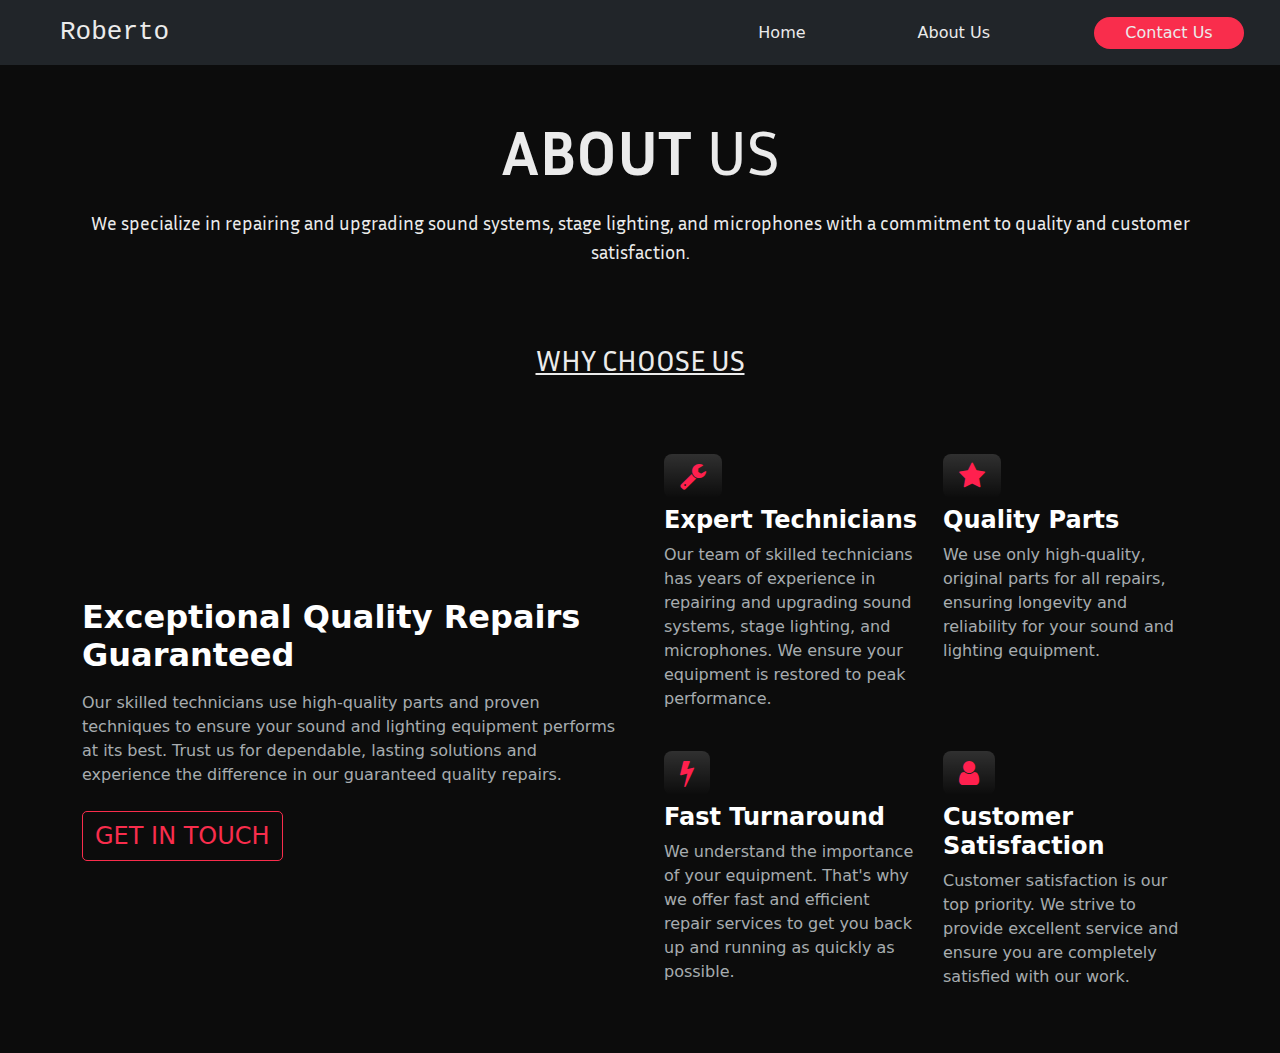
==== about.html @ 80571d72 "Fix Customer Satisfaction" ====
<!DOCTYPE html>
<html lang="en">
  <head>
    <meta charset="UTF-8" />
    <meta name="viewport" content="width=device-width, initial-scale=1.0" />
    <title>Roberto-Sound Repair</title>

    <link
      href="https://cdn.jsdelivr.net/npm/bootstrap@5.3.3/dist/css/bootstrap.min.css"
      rel="stylesheet"
      integrity="sha384-QWTKZyjpPEjISv5WaRU9OFeRpok6YctnYmDr5pNlyT2bRjXh0JMhjY6hW+ALEwIH"
      crossorigin="anonymous"
    />

    <link
      rel="stylesheet"
      href="https://cdnjs.cloudflare.com/ajax/libs/font-awesome/4.7.0/css/font-awesome.min.css"
    />

    <link rel="preconnect" href="https://fonts.googleapis.com" />
    <link rel="preconnect" href="https://fonts.gstatic.com" crossorigin />
    <link
      href="https://fonts.googleapis.com/css2?family=Inria+Sans:ital,wght@0,300;0,400;0,700;1,300;1,400;1,700&family=Inter:wght@100..900&display=swap"
      rel="stylesheet"
    />

    <link rel="stylesheet" href="/css/index.css" />
  </head>
  <body data-bs-theme="dark">
    <nav class="navbar navbar-expand-lg bg-dark text-white">
      <div class="container-fluid">
        <a class="navbar-brand ms-lg-5" href="#">Roberto</a>
        <button
          class="navbar-toggler"
          type="button"
          data-bs-toggle="collapse"
          data-bs-target="#navbarSupportedContent"
          aria-controls="navbarSupportedContent"
          aria-expanded="false"
          aria-label="Toggle navigation"
        >
          <span class="fa fa-bars"></span>
        </button>
        <div class="collapse navbar-collapse" id="navbarSupportedContent">
          <ul class="navbar-nav mb-2 mb-lg-0 ms-auto">
            <li class="nav-item mx-lg-5">
              <a class="nav-link" aria-current="page" href="/index.html"
                >Home</a
              >
            </li>
            <li class="nav-item mx-lg-5">
              <a class="nav-link" href="/about.html">About Us</a>
            </li>
            <li class="nav-item me-4 ms-lg-5 my-auto">
              <a class="nav-link cta-btn px-3 py-1 col-5 col-lg-12" href="#"
                >Contact Us</a
              >
            </li>
          </ul>
        </div>
      </div>
    </nav>

    <div class="about-hero">
      <div class="text-content">
        <p><span>ABOUT</span> US</p>
        <!-- <button type="button" class="about-touch-btn btn">
            GET IN TOUCH
          </button> -->
        <div class="brief">
          <p>
            We specialize in repairing and upgrading sound systems, stage
            lighting, and microphones with a commitment to quality and customer
            satisfaction.
          </p>
        </div>
      </div>
    </div>

    <div class="choose-us my-4">
      <p>WHY CHOOSE US</p>
    </div>

    <div class="container">
      <div class="row row-cols-1 row-cols-md-2 align-items-md-center g-5 py-5">
        <div class="col d-flex flex-column align-items-start gap-2">
          <h2 class="fw-bold text-body-emphasis">
            Exceptional Quality Repairs Guaranteed
          </h2>
          <p class="text-body-secondary">
            Our skilled technicians use high-quality parts and proven techniques
            to ensure your sound and lighting equipment performs at its best.
            Trust us for dependable, lasting solutions and experience the
            difference in our guaranteed quality repairs.
          </p>
          <button type="button" class="touch-btn btn">GET IN TOUCH</button>
        </div>

        <div class="col">
          <div class="row row-cols-1 row-cols-sm-2 g-4">
            <div class="col d-flex flex-column gap-2">
              <div class="d-flex align-items-center">
                <div
                  class="d-flex align-items-center bg-gradient fs-3 rounded-3"
                >
                  <i style="color: #FF204E;" class="m-2 mx-3 fa fa-wrench"></i>
                </div>
              </div>
              <h4 class="fw-semibold mb-0 text-body-emphasis">Expert Technicians</h4>
              <p class="text-body-secondary">
                Our team of skilled technicians has years of experience in
                repairing and upgrading sound systems, stage lighting, and
                microphones. We ensure your equipment is restored to peak
                performance.
              </p>
            </div>

            <div class="d-flex flex-column gap-2">
              <div class="d-flex align-items-center">
                <div
                  class="d-flex align-items-center bg-gradient fs-3 rounded-3"
                >
                  <i style="color: #FF204E;" class="m-2 mx-3 fa fa-star" aria-hidden="true"></i>
                </div>
              </div>
              <h4 class="fw-semibold mb-0 text-body-emphasis">Quality Parts</h4>
              <p class="text-body-secondary">
                We use only high-quality, original parts for all repairs,
                ensuring longevity and reliability for your sound and lighting
                equipment.
              </p>
            </div>

            <div class="col d-flex flex-column gap-2">
              <div class="d-flex align-items-center">
                <div 
                  class="d-flex align-items-center bg-gradient fs-3 rounded-3"
                >
                  <i style="color: #FF204E;" class="m-2 mx-3 fa fa-bolt" aria-hidden="true"></i>
                </div>
              </div>
              <h4 class="fw-semibold mb-0 text-body-emphasis">Fast Turnaround</h4>
              <p class="text-body-secondary">
                We understand the importance of your equipment. That's why we
                offer fast and efficient repair services to get you back up and
                running as quickly as possible.
              </p>
            </div>

            <div class="col d-flex flex-column gap-2">
              <div class="d-flex align-items-center">
                <div
                  class="d-flex align-items-center bg-gradient fs-3 rounded-3"
                >
                  <i style="color: #FF204E;" class="m-2 mx-3 fa fa-user" aria-hidden="true"></i>
                </div>
              </div>
              <h4 class=" fw-semibold mb-0 text-body-emphasis">Customer Satisfaction</h4>
              <p class="text-body-secondary">
                Customer satisfaction is our top priority. We strive to provide
                excellent service and ensure you are completely satisfied with
                our work.
              </p>
            </div>
          </div>
        </div>
      </div>
    </div>

    <script
      src="https://cdn.jsdelivr.net/npm/bootstrap@5.3.3/dist/js/bootstrap.bundle.min.js"
      integrity="sha384-YvpcrYf0tY3lHB60NNkmXc5s9fDVZLESaAA55NDzOxhy9GkcIdslK1eN7N6jIeHz"
      crossorigin="anonymous"
    ></script>
  </body>
</html>
---- css/index.css ----
:root {
  --bg-color: rgb(12, 12, 12);
  --text-color: rgb(235, 235, 235);
  --sec-text: rgb(149, 149, 149);
  --bg-red: rgb(249, 45, 76);
}

body {
  background-color: var(--bg-color);
  color: var(--text-color);
}

.bg-dark {
  background-color: rgb(28, 28, 28);
}

.navbar-brand,
.nav-link {
  color: var(--text-color);
}

.navbar-brand {
  font-family: monospace;
  font-size: xx-large;
}

.navbar-toggler {
  color: var(--text-color);
  box-shadow: none;
  border: 1px solid var(--text-color);
}

nav ul {
  padding-left: 0;
}

.title {
  font-size: 3.8vmax;
}
.content {
  text-align: justify;
}

.cta-btn {
  border-radius: 20px;
  background-color: var(--bg-red);
  border: none;
  color: var(--text-color);
  transition: 0.5s;
  width: 150px;
  text-align: center;
}

.cta-btn:hover {
  background-color: rgb(197, 30, 55);
}

#hero img {
  width: 100%;
  width: 100%;
}

.hcard {
  border-radius: 20px;
  overflow: hidden;
  /* background-color: aqua; */
}

.card-container {
  /* box-sizing: border-box; */
  width: 100%;
}

.hcard img {
  width: 100%;
  height: 250px;
  object-fit: cover;
}

.hcard-title {
  color: var(--text-color);
  font-weight: bold;
}
.hcard-content {
  color: var(--sec-text);
  text-align: justify;
}

.hidden {
  opacity: 0;
  transition: 0.5s;
  filter: blur(30);
  transform: translate(-100%);
}

.show {
  opacity: 1;
  filter: blur(0);
  transform: translate(0);
}

.row .hidden:nth-child(2) {
  transition-delay: 200ms;
}

.row .hidden:nth-child(3) {
  transition-delay: 300ms;
}

#carouselExampleAutoplaying div div img {
  height: 300px;
  object-fit: contain;
}

.get-in-touch {
  height: 200px;
  width: 100%;
  background-image: url("/img/speaker.png");
  background-size: cover;
}
.banner {
  width: 350px;
  font-size: 2rem;
}

p.hidden {
  opacity: 0;
  transform: translateY(-100px);
  transition-delay: 0.5s;
}

p.show {
  opacity: 1;
  transform: translate(0);
}

img.hidden {
  opacity: 0;
  transform: translateX(100%);
  transition: 0.5s;
}

img.show {
  opacity: 1;
  transform: translate(0);
}

.touch-btn {
  height: 50px;
  border-radius: 5px;
  background-color: transparent;
  border-color: var(--bg-red);
  font-weight: 500;
  font-size: 1.5rem;
  color: var(--bg-red);
}

@media (max-width: 991px) {
  #hero div {
    text-align: center;
  }
}

.about-hero {
  display: flex;
  justify-content: center;
  width: 100%;
  height: 250px;
  background-image: url("/img/aboutHeroBG.jpg");
  background-size: cover;
  background-position: center;
}

.text-content {
  font-family: "Inria Sans", sans-serif;
  font-optical-sizing: auto;
  display: flex;
  flex-direction: column;
  align-items: center;
  justify-content: center;
  height: 100%;
  font-size: 4rem;
  padding: 0 80px;
  text-align: center;
}

.text-content p {
  margin-bottom: 10px !important;
}

.text-content p span {
  font-weight: 900;
}

.brief {
  font-size: 1.5vmax;
  width: 100%;
  text-align: center;
}

.about-touch-btn {
  margin-top: 10px;
  height: 40px;
  padding: 0 10px;
  border-radius: 5px;
  color: #ffffff;
  background-color: transparent;
  border-color: #ffffff;
  border-width: 2px;
  font-weight: 500;
  font-size: 1.2rem;
}

.choose-us {
  text-align: center;
  font-family: "Inria Sans", sans-serif;
  font-size: 1.8rem;
  text-decoration: underline;
}

@media (max-width: 768px) {
  .about-hero {
    height: 150px;
  }

  .text-content {
    font-size: 2rem;
    margin-top: 20px;
    padding: 0 40px;
  }

  .about-touch-btn {
    font-size: 1rem;
    height: 40px;
    padding: 0 10px;
  }
}

@media (max-width: 576px) {
  .about-hero {
    height: 150px;
    text-align: center;
  }

  .text-content {
    font-size: 1.8rem;
    padding: 0 40px;
    text-align: center;
  }

  .brief {
    font-size: 0.8rem;
    width: 100%;
    text-align: center;
  }

  .about-touch-btn {
    font-size: 1rem;
    height: 30px;
    padding: 0 5px;
  }

  #footer {
    background-color: #2d2d2d;
    padding: 40px 0;
    color: #767676;
    position: relative;
    margin-top: 300px;
    text-align: justify;
  }

  #footer a {
    color: var(--sec-text);
  }

  #footer a:hover {
    color: var(--bg-red);
  }

  .social-media a,
  .social-media {
    color: rgb(138, 138, 138);
    margin-bottom: 20px;
    font-size: 24px;
    word-spacing: 3ch;
  }

  .social-media a:hover {
    color: var(--bg-red);
    transition: 0.5s;
  }
}
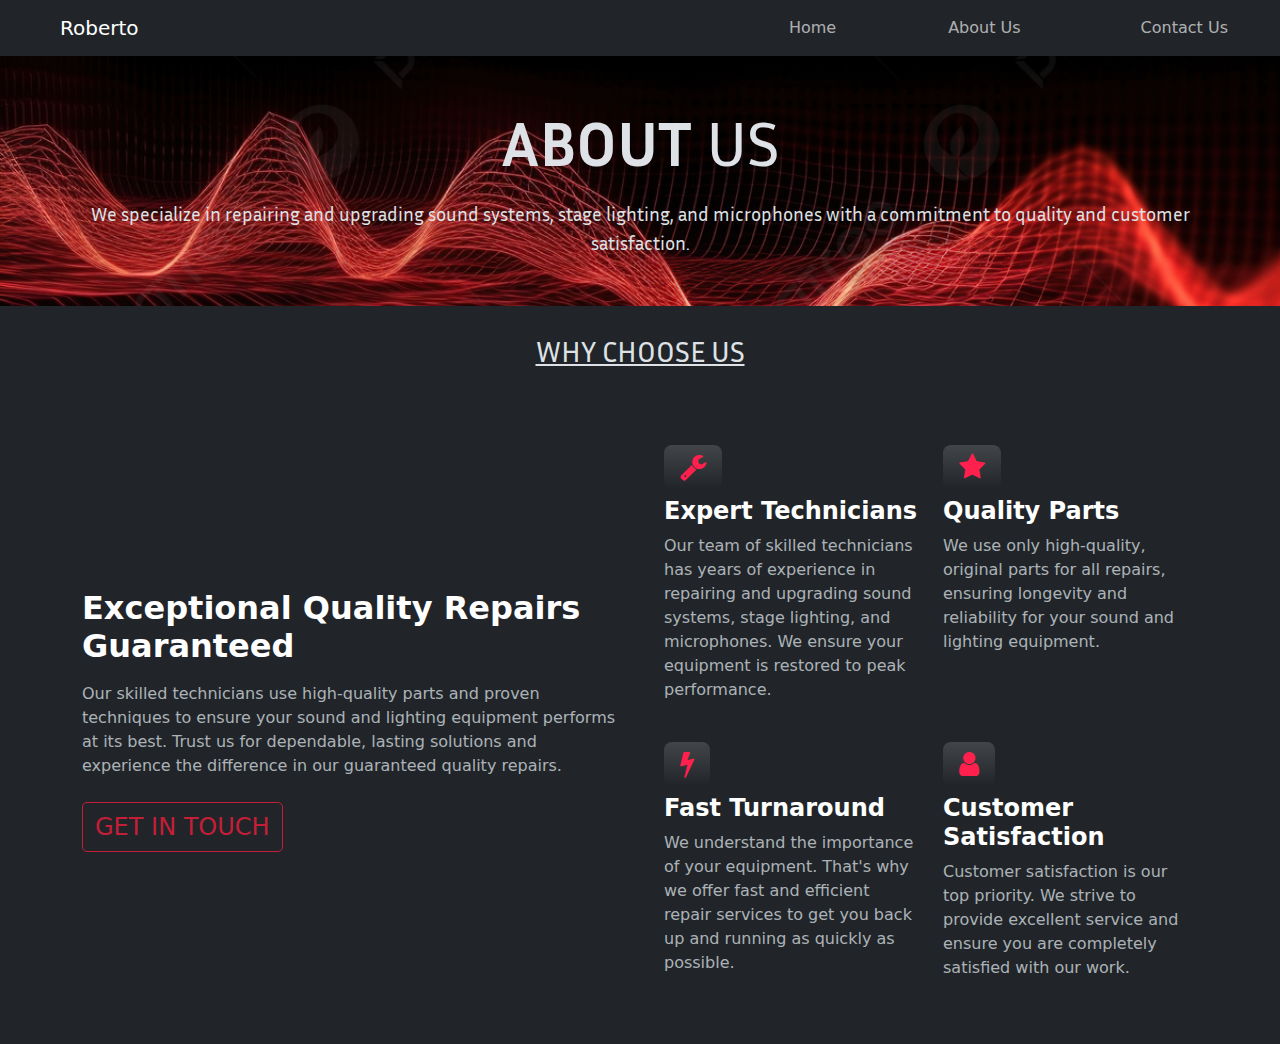
==== commit 52cc5db8: "Separate About CSS" ====
--- a/about.html
+++ b/about.html
@@ -24,7 +24,7 @@
       rel="stylesheet"
     />
 
-    <link rel="stylesheet" href="/css/index.css" />
+    <link rel="stylesheet" href="/css/about.css" />
   </head>
   <body data-bs-theme="dark">
     <nav class="navbar navbar-expand-lg bg-dark text-white">
--- a/css/about.css
+++ b/css/about.css
@@ -0,0 +1,109 @@
+.about-hero {
+  display: flex;
+  justify-content: center;
+  width: 100%;
+  height: 250px;
+  background-image: url("/img/aboutHeroBG.jpg");
+  background-size: cover;
+  background-position: center;
+}
+
+.text-content {
+  font-family: "Inria Sans", sans-serif;
+  font-optical-sizing: auto;
+  display: flex;
+  flex-direction: column;
+  align-items: center;
+  justify-content: center;
+  height: 100%;
+  font-size: 4rem;
+  padding: 0 80px;
+  text-align: center;
+}
+
+.text-content p {
+  margin-bottom: 10px !important;
+}
+
+.text-content p span {
+  font-weight: 900;
+}
+
+.brief {
+  font-size: 1.5vmax;
+  width: 100%;
+  text-align: center;
+}
+
+.about-touch-btn {
+  margin-top: 10px;
+  height: 40px;
+  padding: 0 10px;
+  border-radius: 5px;
+  color: #ffffff;
+  background-color: transparent;
+  border-color: #ffffff;
+  border-width: 2px;
+  font-weight: 500;
+  font-size: 1.2rem;
+}
+
+.choose-us {
+  text-align: center;
+  font-family: "Inria Sans", sans-serif;
+  font-size: 1.8rem;
+  text-decoration: underline;
+}
+
+.touch-btn {
+  height: 50px;
+  border-radius: 5px;
+  background-color: transparent;
+  border-color: rgb(197, 30, 55);
+  font-weight: 500;
+  font-size: 1.5rem;
+  color: rgb(197, 30, 55);
+}
+
+@media (max-width: 768px) {
+  .about-hero {
+    height: 150px;
+  }
+
+  .text-content {
+    font-size: 2rem;
+    margin-top: 20px;
+    padding: 0 40px;
+  }
+
+  .about-touch-btn {
+    font-size: 1rem;
+    height: 40px;
+    padding: 0 10px;
+  }
+}
+
+@media (max-width: 576px) {
+  .about-hero {
+    height: 150px;
+    text-align: center;
+  }
+
+  .text-content {
+    font-size: 1.8rem;
+    padding: 0 40px;
+    text-align: center;
+  }
+
+  .brief {
+    font-size: 0.8rem;
+    width: 100%;
+    text-align: center;
+  }
+
+  .about-touch-btn {
+    font-size: 1rem;
+    height: 30px;
+    padding: 0 5px;
+  }
+}
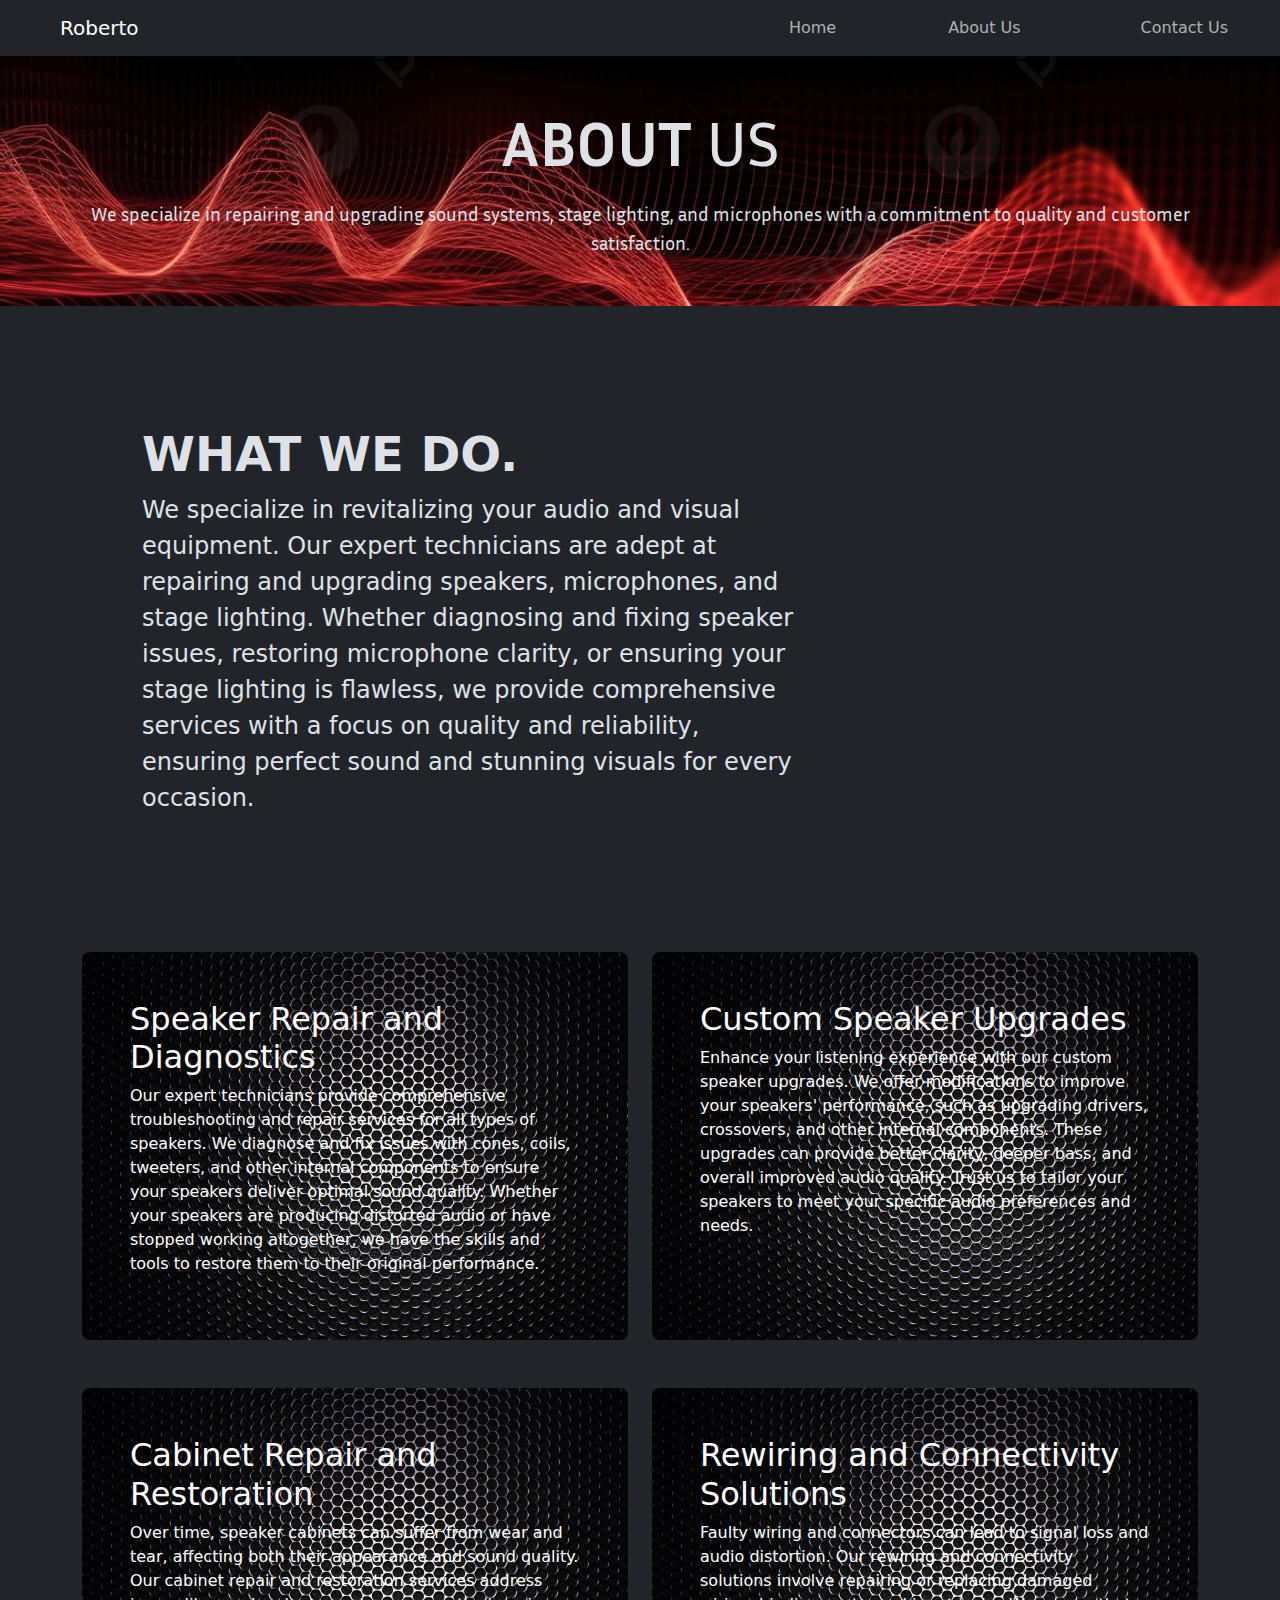
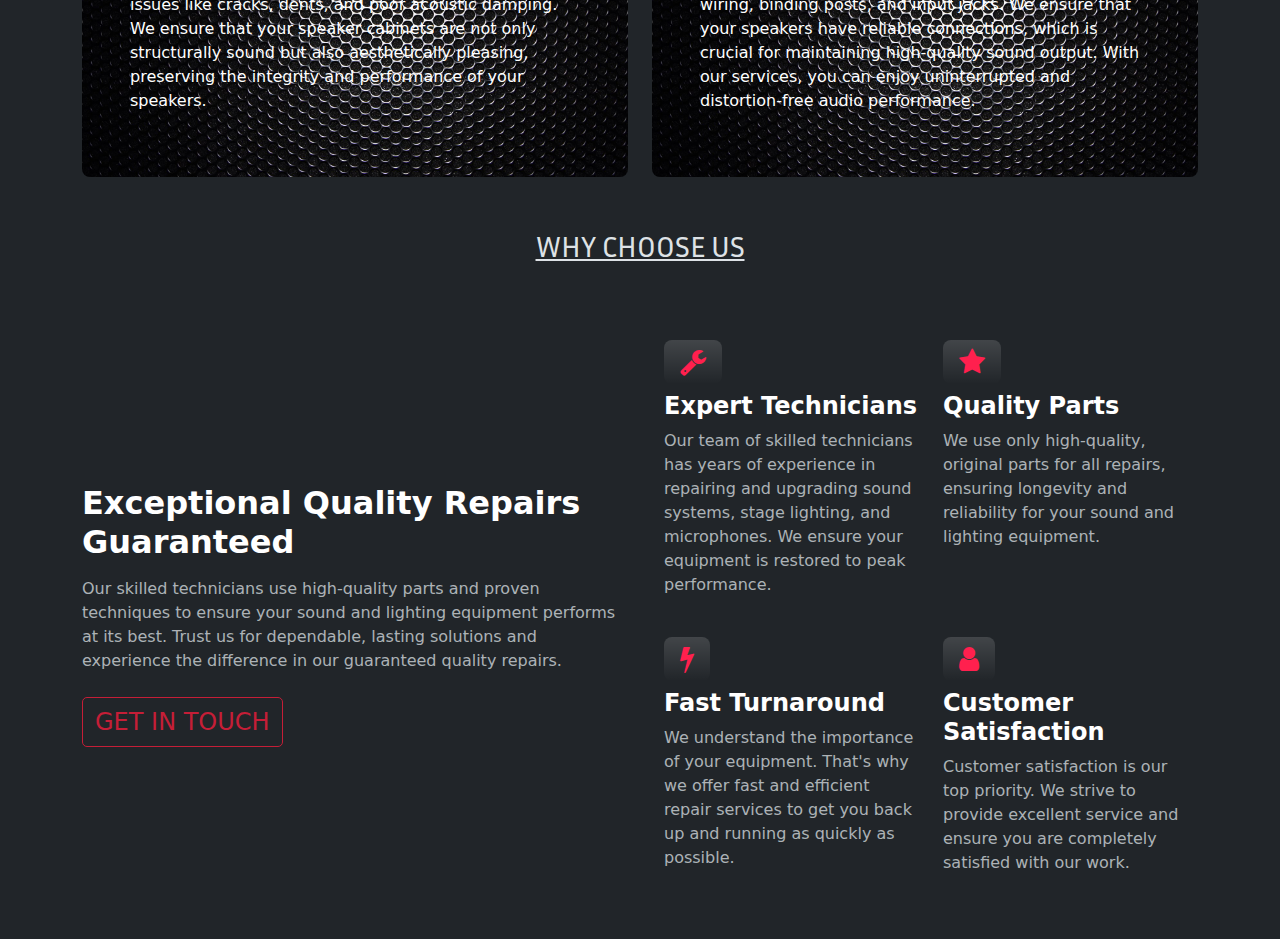
==== commit f3533553: "Add what we do" ====
--- a/about.html
+++ b/about.html
@@ -77,6 +77,86 @@
       </div>
     </div>
 
+    <div class="container py-4">
+      <div class="p-5 mb-4">
+        <div class="container-fluid py-5">
+          <h1 class="display-5 fw-bold">WHAT WE DO.</h1>
+          <p class="col-md-8 fs-4">
+            We specialize in revitalizing your audio and visual equipment. Our
+            expert technicians are adept at repairing and upgrading speakers,
+            microphones, and stage lighting. Whether diagnosing and fixing
+            speaker issues, restoring microphone clarity, or ensuring your stage
+            lighting is flawless, we provide comprehensive services with a focus
+            on quality and reliability, ensuring perfect sound and stunning
+            visuals for every occasion.
+          </p>
+        </div>
+      </div>
+
+      
+
+      <div class="row align-items-md-stretch">
+        <div class="col-md-6 mb-5">
+          <div class="h-100 p-5 text-bg-dark rounded-3 service-one">
+            <h2>Speaker Repair and Diagnostics</h2>
+            <p>
+              Our expert technicians provide comprehensive troubleshooting and
+              repair services for all types of speakers. We diagnose and fix
+              issues with cones, coils, tweeters, and other internal components
+              to ensure your speakers deliver optimal sound quality. Whether
+              your speakers are producing distorted audio or have stopped
+              working altogether, we have the skills and tools to restore them
+              to their original performance.
+            </p>
+          </div>
+        </div>
+
+        <div class="col-md-6 mb-5">
+          <div class="h-100 p-5 text-bg-dark rounded-3 service-one">
+            <h2>Custom Speaker Upgrades</h2>
+            <p>
+              Enhance your listening experience with our custom speaker
+              upgrades. We offer modifications to improve your speakers'
+              performance, such as upgrading drivers, crossovers, and other
+              internal components. These upgrades can provide better clarity,
+              deeper bass, and overall improved audio quality. Trust us to
+              tailor your speakers to meet your specific audio preferences and
+              needs.
+            </p>
+          </div>
+        </div>
+
+        <div class="col-md-6">
+          <div class="h-100 p-5 text-bg-dark rounded-3 service-one">
+            <h2>Cabinet Repair and Restoration</h2>
+            <p>
+              Over time, speaker cabinets can suffer from wear and tear,
+              affecting both their appearance and sound quality. Our cabinet
+              repair and restoration services address issues like cracks, dents,
+              and poor acoustic damping. We ensure that your speaker cabinets
+              are not only structurally sound but also aesthetically pleasing,
+              preserving the integrity and performance of your speakers.
+            </p>
+          </div>
+        </div>
+
+        <div class="col-md-6">
+          <div class="h-100 p-5 text-bg-dark rounded-3 service-one">
+            <h2>Rewiring and Connectivity Solutions</h2>
+            <p>
+              Faulty wiring and connectors can lead to signal loss and audio
+              distortion. Our rewiring and connectivity solutions involve
+              repairing or replacing damaged wiring, binding posts, and input
+              jacks. We ensure that your speakers have reliable connections,
+              which is crucial for maintaining high-quality sound output. With
+              our services, you can enjoy uninterrupted and distortion-free
+              audio performance.
+            </p>
+          </div>
+        </div>
+      </div>
+    </div>
+
     <div class="choose-us my-4">
       <p>WHY CHOOSE US</p>
     </div>
@@ -103,10 +183,12 @@
                 <div
                   class="d-flex align-items-center bg-gradient fs-3 rounded-3"
                 >
-                  <i style="color: #FF204E;" class="m-2 mx-3 fa fa-wrench"></i>
-                </div>
-              </div>
-              <h4 class="fw-semibold mb-0 text-body-emphasis">Expert Technicians</h4>
+                  <i style="color: #ff204e" class="m-2 mx-3 fa fa-wrench"></i>
+                </div>
+              </div>
+              <h4 class="fw-semibold mb-0 text-body-emphasis">
+                Expert Technicians
+              </h4>
               <p class="text-body-secondary">
                 Our team of skilled technicians has years of experience in
                 repairing and upgrading sound systems, stage lighting, and
@@ -120,7 +202,11 @@
                 <div
                   class="d-flex align-items-center bg-gradient fs-3 rounded-3"
                 >
-                  <i style="color: #FF204E;" class="m-2 mx-3 fa fa-star" aria-hidden="true"></i>
+                  <i
+                    style="color: #ff204e"
+                    class="m-2 mx-3 fa fa-star"
+                    aria-hidden="true"
+                  ></i>
                 </div>
               </div>
               <h4 class="fw-semibold mb-0 text-body-emphasis">Quality Parts</h4>
@@ -133,13 +219,19 @@
 
             <div class="col d-flex flex-column gap-2">
               <div class="d-flex align-items-center">
-                <div 
-                  class="d-flex align-items-center bg-gradient fs-3 rounded-3"
-                >
-                  <i style="color: #FF204E;" class="m-2 mx-3 fa fa-bolt" aria-hidden="true"></i>
-                </div>
-              </div>
-              <h4 class="fw-semibold mb-0 text-body-emphasis">Fast Turnaround</h4>
+                <div
+                  class="d-flex align-items-center bg-gradient fs-3 rounded-3"
+                >
+                  <i
+                    style="color: #ff204e"
+                    class="m-2 mx-3 fa fa-bolt"
+                    aria-hidden="true"
+                  ></i>
+                </div>
+              </div>
+              <h4 class="fw-semibold mb-0 text-body-emphasis">
+                Fast Turnaround
+              </h4>
               <p class="text-body-secondary">
                 We understand the importance of your equipment. That's why we
                 offer fast and efficient repair services to get you back up and
@@ -152,10 +244,16 @@
                 <div
                   class="d-flex align-items-center bg-gradient fs-3 rounded-3"
                 >
-                  <i style="color: #FF204E;" class="m-2 mx-3 fa fa-user" aria-hidden="true"></i>
-                </div>
-              </div>
-              <h4 class=" fw-semibold mb-0 text-body-emphasis">Customer Satisfaction</h4>
+                  <i
+                    style="color: #ff204e"
+                    class="m-2 mx-3 fa fa-user"
+                    aria-hidden="true"
+                  ></i>
+                </div>
+              </div>
+              <h4 class="fw-semibold mb-0 text-body-emphasis">
+                Customer Satisfaction
+              </h4>
               <p class="text-body-secondary">
                 Customer satisfaction is our top priority. We strive to provide
                 excellent service and ensure you are completely satisfied with
--- a/css/about.css
+++ b/css/about.css
@@ -65,6 +65,11 @@
   color: rgb(197, 30, 55);
 }
 
+.service-one{
+  background-image: url("/img/test.jpg");
+  background-size: cover;
+}
+
 @media (max-width: 768px) {
   .about-hero {
     height: 150px;
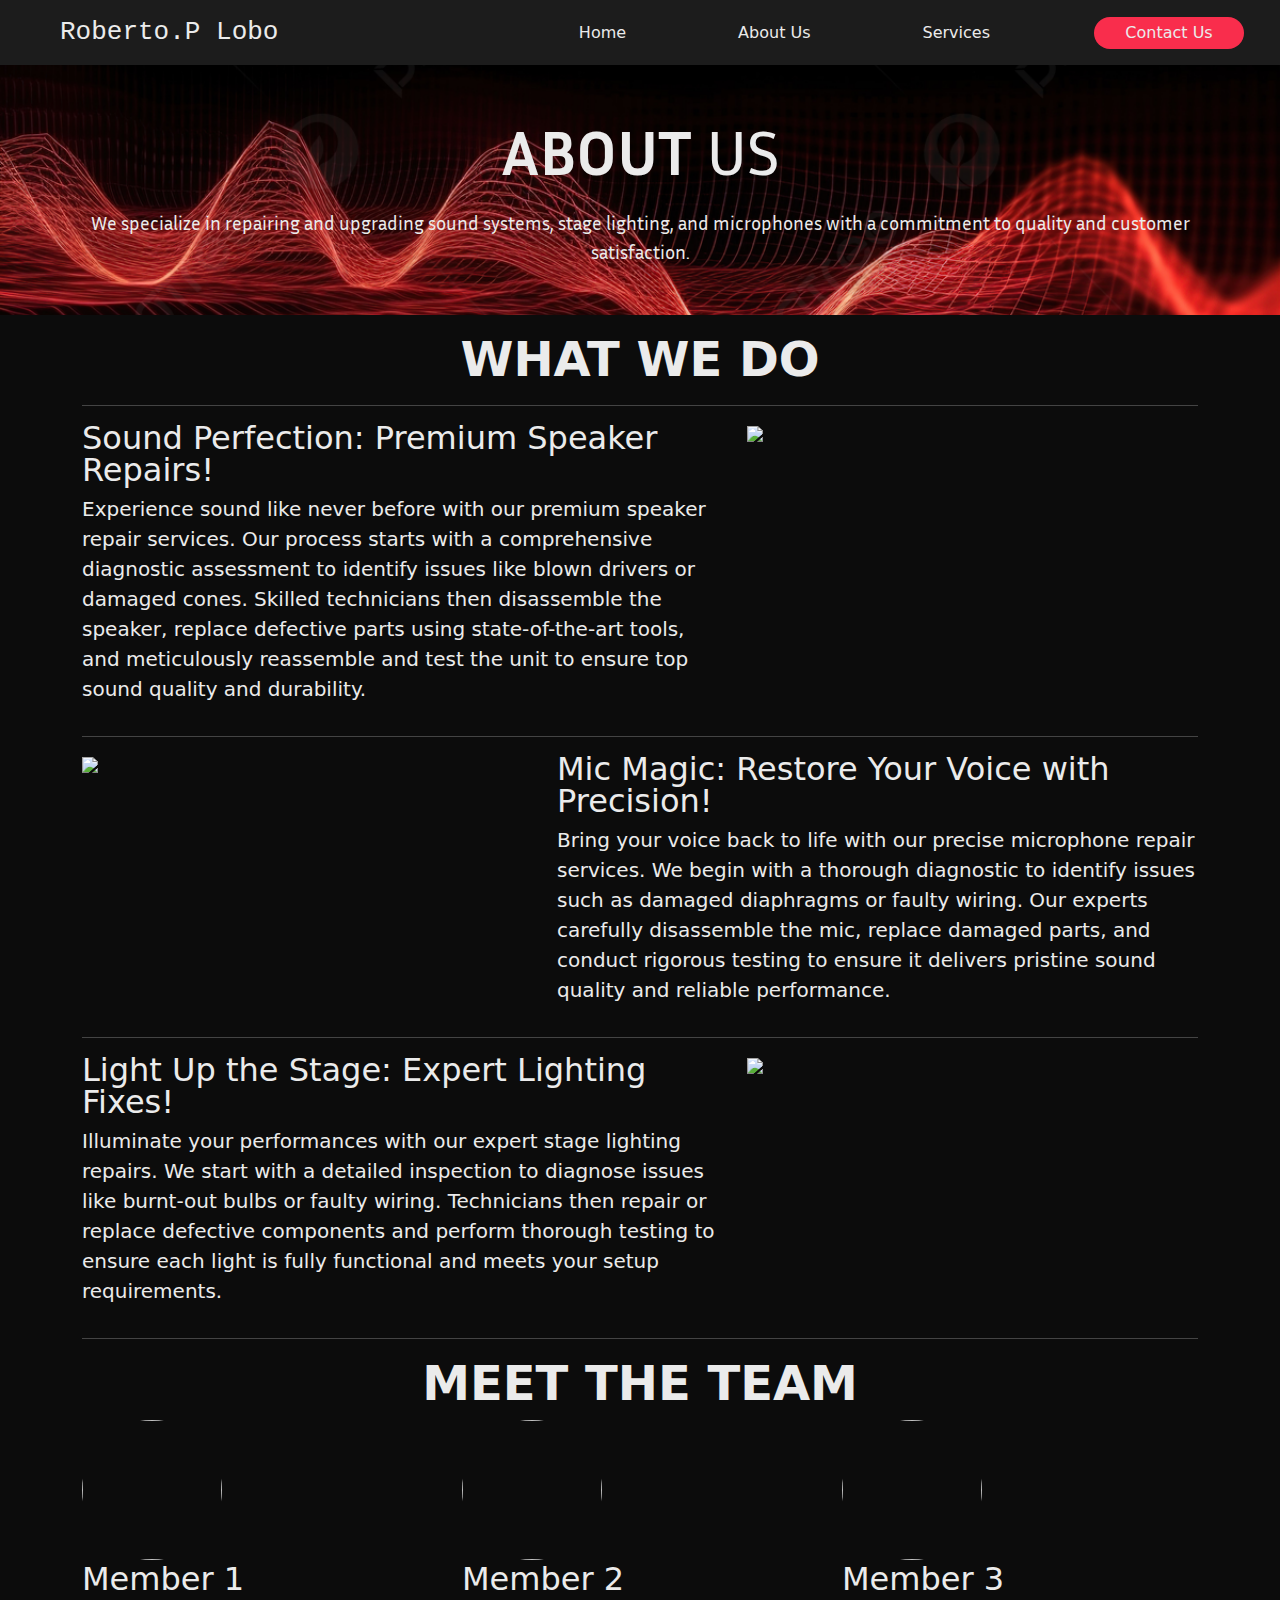
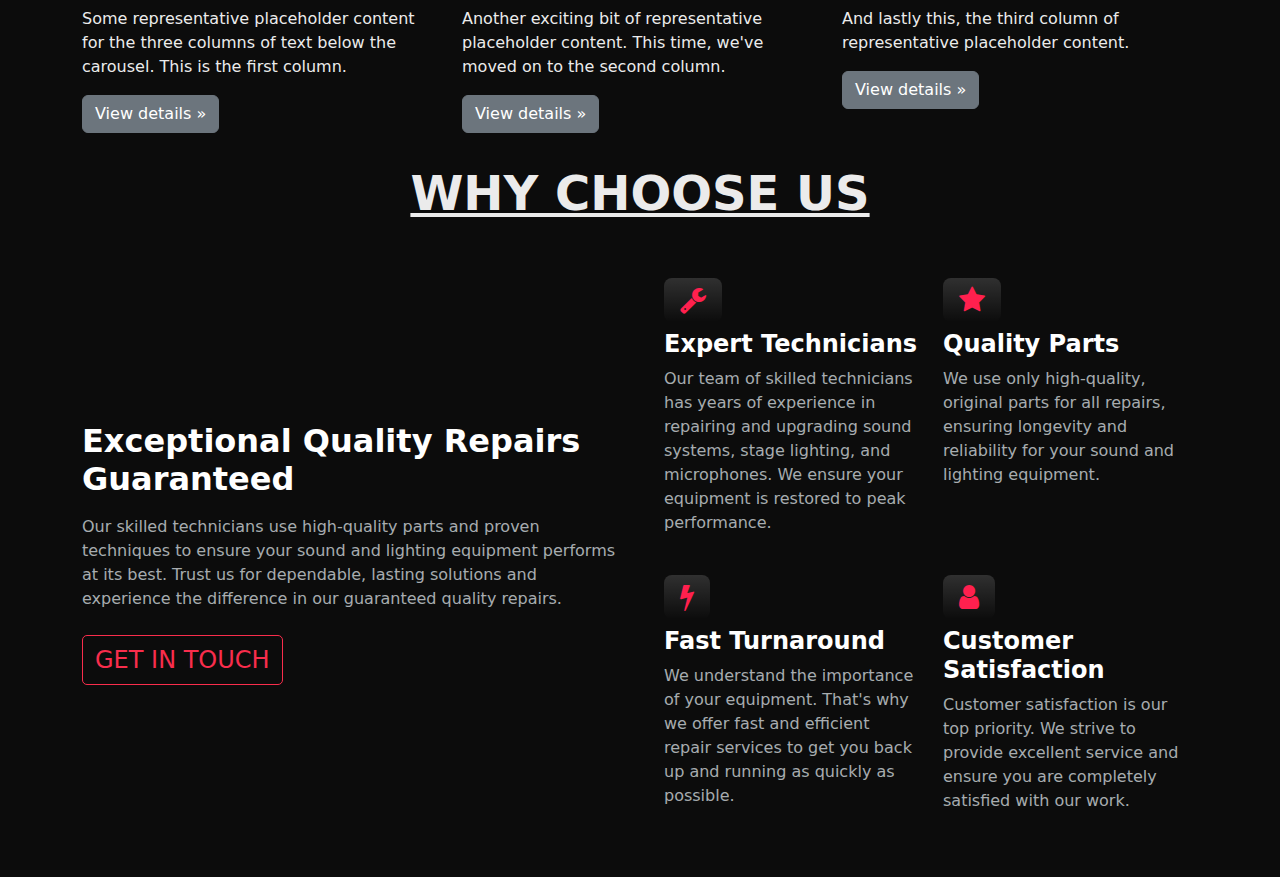
==== commit 2b2690a2: "Update About Page (After pulling master)" ====
--- a/about.html
+++ b/about.html
@@ -25,11 +25,13 @@
     />
 
     <link rel="stylesheet" href="/css/about.css" />
+    <link rel="stylesheet" href="/css/index.css" />
   </head>
+
   <body data-bs-theme="dark">
     <nav class="navbar navbar-expand-lg bg-dark text-white">
       <div class="container-fluid">
-        <a class="navbar-brand ms-lg-5" href="#">Roberto</a>
+        <a class="navbar-brand ms-lg-5" href="#">Roberto.P Lobo</a>
         <button
           class="navbar-toggler"
           type="button"
@@ -44,15 +46,19 @@
         <div class="collapse navbar-collapse" id="navbarSupportedContent">
           <ul class="navbar-nav mb-2 mb-lg-0 ms-auto">
             <li class="nav-item mx-lg-5">
-              <a class="nav-link" aria-current="page" href="/index.html"
-                >Home</a
-              >
+              <a class="nav-link" aria-current="page" href="#">Home</a>
             </li>
             <li class="nav-item mx-lg-5">
               <a class="nav-link" href="/about.html">About Us</a>
             </li>
+            <li class="nav-item mx-lg-5">
+              <a class="nav-link" href="#">Services</a>
+            </li>
+            <hr />
             <li class="nav-item me-4 ms-lg-5 my-auto">
-              <a class="nav-link cta-btn px-3 py-1 col-5 col-lg-12" href="#"
+              <a
+                class="nav-link cta-btn px-3 py-1 col-5 col-lg-12"
+                href="./contact.html"
                 >Contact Us</a
               >
             </li>
@@ -77,10 +83,149 @@
       </div>
     </div>
 
-    <div class="container py-4">
+    <div class="container marketing">
+    <h1 class="display-5 fw-bold mt-3 text-center">WHAT WE DO</h1>
+      <hr class="featurette-divider" />
+      <div class="row featurette">
+        <div class="col-md-7">
+          <h2 class="featurette-heading fw-normal lh-1">
+            Sound Perfection: Premium Speaker Repairs!
+          </h2>
+          <p class="lead">
+            Experience sound like never before with our premium speaker repair
+            services. Our process starts with a comprehensive diagnostic
+            assessment to identify issues like blown drivers or damaged cones.
+            Skilled technicians then disassemble the speaker, replace defective
+            parts using state-of-the-art tools, and meticulously reassemble and
+            test the unit to ensure top sound quality and durability.
+          </p>
+        </div>
+        <div class="col-md-5">
+          <img
+          src="./img/StageSpeakers.jpg"
+            class="bd-placeholder-img bd-placeholder-img-lg featurette-image img-fluid mx-auto"
+            preserveAspectRatio="xMidYMid slice"
+            focusable="false"
+          />
+        </div>
+      </div>
+
+      <hr class="featurette-divider" />
+
+      <div class="row featurette">
+        <div class="col-md-7 order-md-2">
+          <h2 class="featurette-heading fw-normal lh-1">
+            Mic Magic: Restore Your Voice with Precision!
+          </h2>
+          <p class="lead">
+            Bring your voice back to life with our precise microphone repair
+            services. We begin with a thorough diagnostic to identify issues
+            such as damaged diaphragms or faulty wiring. Our experts carefully
+            disassemble the mic, replace damaged parts, and conduct rigorous
+            testing to ensure it delivers pristine sound quality and reliable
+            performance.
+          </p>
+        </div>
+        <div class="col-md-5 order-md-1">
+          <img
+          src="./img/Microphone.jpeg"
+            class="bd-placeholder-img bd-placeholder-img-lg featurette-image img-fluid mx-auto"
+            preserveAspectRatio="xMidYMid slice"
+            focusable="false"
+          />
+        </div>
+      </div>
+
+      <hr class="featurette-divider" />
+
+      <div class="row featurette">
+        <div class="col-md-7">
+          <h2 class="featurette-heading fw-normal lh-1">
+            Light Up the Stage: Expert Lighting Fixes!
+          </h2>
+          <p class="lead">
+            Illuminate your performances with our expert stage lighting repairs.
+            We start with a detailed inspection to diagnose issues like
+            burnt-out bulbs or faulty wiring. Technicians then repair or replace
+            defective components and perform thorough testing to ensure each
+            light is fully functional and meets your setup requirements.
+          </p>
+        </div>
+        <div class="col-md-5">
+          <img
+            src="./img/stageLights.jpeg"
+            class="bd-placeholder-img bd-placeholder-img-lg featurette-image img-fluid mx-auto"
+            style="width: 500; height: 500;"
+            preserveAspectRatio="xMidYMid slice"
+            focusable="false"
+          />
+        </div>
+      </div>
+
+      <hr class="featurette-divider" />
+      <h1 class="display-5 fw-bold mt-3 text-center">MEET THE TEAM</h1>
+      <!-- Three columns of text below the carousel -->
+      <div class="row">
+        <div class="col-lg-4">
+          <img
+            src="./img/usericon.png"
+            class="bd-placeholder-img rounded-circle"
+            width="140"
+            height="140"
+            role="img"
+            preserveAspectRatio="xMidYMid slice"
+            focusable="false"
+          />
+          <h2 class="fw-normal">Member 1</h2>
+          <p>
+            Some representative placeholder content for the three columns of
+            text below the carousel. This is the first column.
+          </p>
+          <p><a class="btn btn-secondary" href="#">View details »</a></p>
+        </div>
+        <!-- /.col-lg-4 -->
+        <div class="col-lg-4">
+          <img
+            src="./img/usericon.png"
+            class="bd-placeholder-img rounded-circle"
+            width="140"
+            height="140"
+            role="img"
+            preserveAspectRatio="xMidYMid slice"
+            focusable="false"
+          />
+          <h2 class="fw-normal">Member 2</h2>
+          <p>
+            Another exciting bit of representative placeholder content. This
+            time, we've moved on to the second column.
+          </p>
+          <p><a class="btn btn-secondary" href="#">View details »</a></p>
+        </div>
+        <!-- /.col-lg-4 -->
+        <div class="col-lg-4">
+          <img
+            src="./img/usericon.png"
+            class="bd-placeholder-img rounded-circle"
+            width="140"
+            height="140"
+            role="img"
+            preserveAspectRatio="xMidYMid slice"
+            focusable="false"
+          />
+          <h2 class="fw-normal">Member 3</h2>
+          <p>
+            And lastly this, the third column of representative placeholder
+            content.
+          </p>
+          <p><a class="btn btn-secondary" href="#">View details »</a></p>
+        </div>
+      </div>
+
+    </div>
+    <!-- <div class="container py-4">
       <div class="p-5 mb-4">
         <div class="container-fluid py-5">
-          <h1 class="display-5 fw-bold">WHAT WE DO.</h1>
+          
           <p class="col-md-8 fs-4">
             We specialize in revitalizing your audio and visual equipment. Our
             expert technicians are adept at repairing and upgrading speakers,
@@ -155,11 +300,9 @@
           </div>
         </div>
       </div>
-    </div>
-
-    <div class="choose-us my-4">
-      <p>WHY CHOOSE US</p>
-    </div>
+    </div> -->
+
+    <h1 class="display-5 fw-bold mt-3 text-center text-decoration-underline">WHY CHOOSE US</h1>
 
     <div class="container">
       <div class="row row-cols-1 row-cols-md-2 align-items-md-center g-5 py-5">
--- a/css/index.css
+++ b/css/index.css
@@ -0,0 +1,214 @@
+:root{
+    --bg-color:rgb(12, 12, 12);
+    --text-color:rgb(235, 235, 235);
+    --sec-text:rgb(149, 149, 149);
+    --bg-red:rgb(249, 45, 76);
+}
+
+.bg-white{
+ background-color: var(--text-color);
+ color: var(--bg-color);
+}
+
+a{
+    text-decoration: none;
+}
+
+.text-red{
+    color: var(--bg-red);
+}
+
+body {
+  background-color: var(--bg-color);
+  color: var(--text-color);
+}
+
+.bg-dark{
+    background-color: rgb(28, 28, 28) !important;
+}
+
+.navbar-brand,
+.nav-link {
+  color: var(--text-color);
+}
+
+.navbar-brand {
+  font-family: monospace;
+  font-size: xx-large;
+}
+
+.navbar-toggler {
+  color: var(--text-color);
+  box-shadow: none;
+  border: 1px solid var(--text-color);
+}
+
+nav ul {
+  padding-left: 0;
+}
+
+.title {
+  font-size: 3.8vmax;
+}
+.content {
+  text-align: justify;
+}
+
+.container .content{
+    font-size: larger;
+}
+
+.container .content{
+    font-size: larger;
+}
+
+.cta-btn {
+  border-radius: 20px;
+  background-color: var(--bg-red);
+  border: none;
+  color: var(--text-color);
+  transition: 0.5s;
+  width: 150px;
+  text-align: center;
+}
+
+.cta-btn:hover {
+  background-color: rgb(197, 30, 55);
+}
+
+#hero img {
+  width: 100%;
+  width: 100%;
+}
+
+.hcard {
+  border-radius: 20px;
+  overflow: hidden;
+  /* background-color: aqua; */
+}
+
+.card-container {
+  /* box-sizing: border-box; */
+  width: 100%;
+}
+
+.hcard img {
+  width: 100%;
+  height: 250px;
+  object-fit: cover;
+}
+
+.hcard-title {
+  color: var(--text-color);
+  font-weight: bold;
+}
+.hcard-content {
+  color: var(--sec-text);
+  text-align: justify;
+}
+
+.hidden {
+  opacity: 0;
+  transition: 0.5s;
+  filter: blur(30);
+  transform: translate(-100%);
+}
+
+.show {
+  opacity: 1;
+  filter: blur(0);
+  transform: translate(0);
+}
+
+.row .hidden:nth-child(2) {
+  transition-delay: 200ms;
+}
+
+.row .hidden:nth-child(3) {
+  transition-delay: 300ms;
+}
+
+#carouselExampleAutoplaying div div img {
+  height: 300px;
+  object-fit: contain;
+}
+
+.get-in-touch {
+  height: 200px;
+  width: 100%;
+  background-image: url("/img/speaker.png");
+  background-size: cover;
+}
+.banner {
+  width: 350px;
+  font-size: 2rem;
+}
+
+p.hidden {
+  opacity: 0;
+  transform: translateY(-100px);
+  transition-delay: 0.5s;
+}
+
+p.show {
+  opacity: 1;
+  transform: translate(0);
+}
+
+img.hidden {
+  opacity: 0;
+  transform: translateX(100%);
+  transition: 0.5s;
+}
+
+img.show {
+  opacity: 1;
+  transform: translate(0);
+}
+
+.touch-btn {
+  height: 50px;
+  border-radius: 5px;
+  background-color: transparent;
+  border-color: var(--bg-red);
+  font-weight: 500;
+  font-size: 1.5rem;
+  color: var(--bg-red);
+}
+
+@media (max-width: 991px) {
+  #hero div {
+    text-align: center;
+  }
+}
+
+@media (max-width: 576px) {
+  #footer {
+    background-color: #2d2d2d;
+    padding: 40px 0;
+    color: #767676;
+    position: relative;
+    margin-top: 300px;
+    text-align: justify;
+  }
+
+  #footer a {
+    color: var(--sec-text);
+  }
+
+  #footer a:hover {
+    color: var(--bg-red);
+  }
+
+  .social-media a,
+  .social-media {
+    color: rgb(138, 138, 138);
+    margin-bottom: 20px;
+    font-size: 24px;
+    word-spacing: 3ch;
+  }
+
+  .social-media a:hover {
+    color: var(--bg-red);
+  }
+}
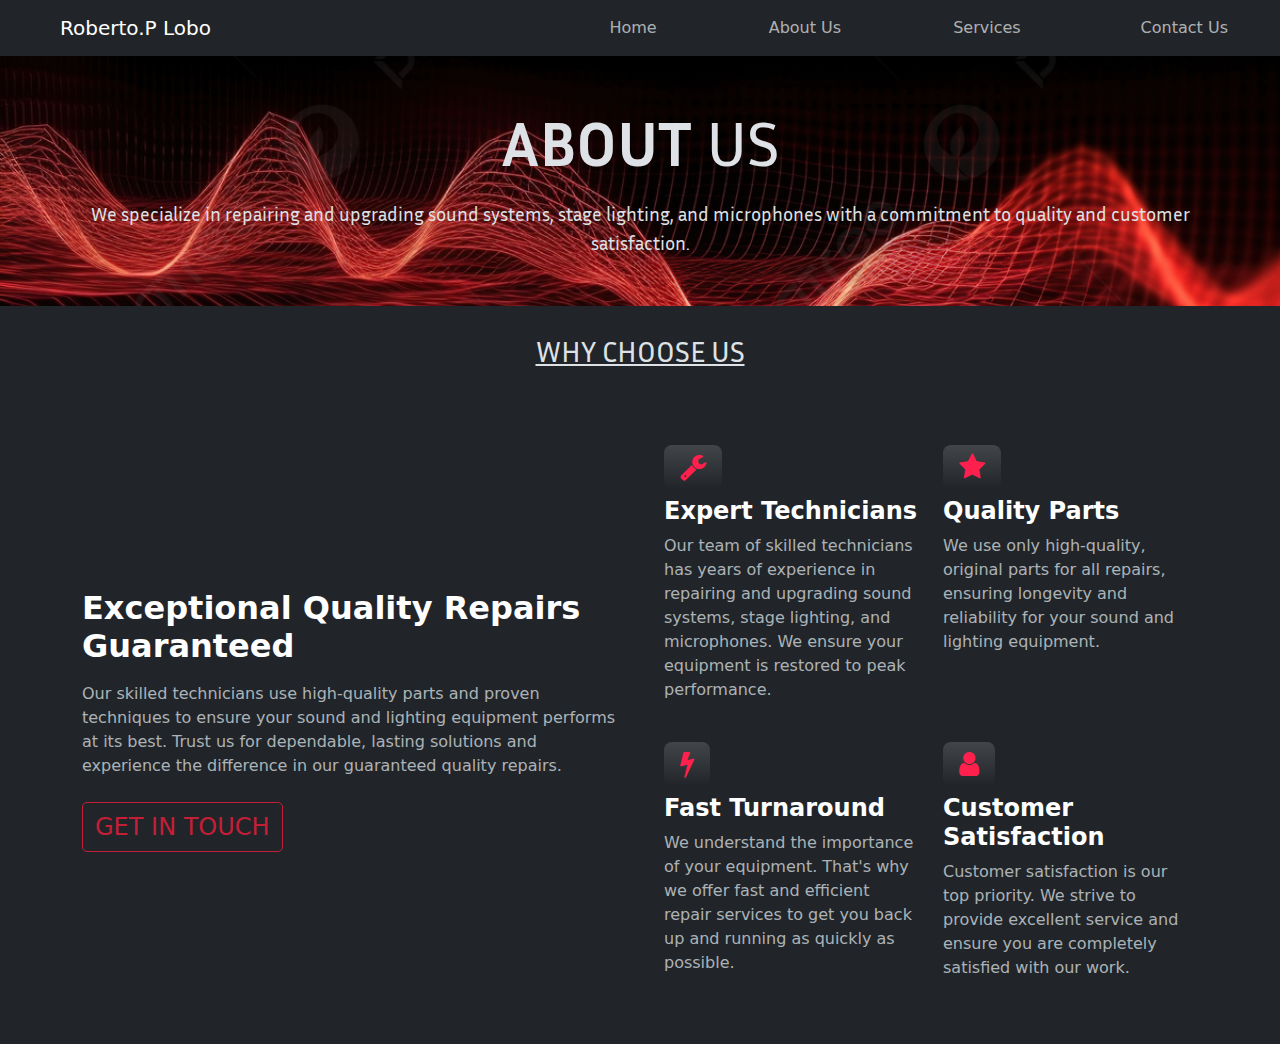
==== commit 953f04a4: "added cont" ====
--- a/about.html
+++ b/about.html
@@ -25,9 +25,7 @@
     />
 
     <link rel="stylesheet" href="/css/about.css" />
-    <link rel="stylesheet" href="/css/index.css" />
   </head>
-
   <body data-bs-theme="dark">
     <nav class="navbar navbar-expand-lg bg-dark text-white">
       <div class="container-fluid">
@@ -46,13 +44,13 @@
         <div class="collapse navbar-collapse" id="navbarSupportedContent">
           <ul class="navbar-nav mb-2 mb-lg-0 ms-auto">
             <li class="nav-item mx-lg-5">
-              <a class="nav-link" aria-current="page" href="#">Home</a>
+              <a class="nav-link" aria-current="page" href="/">Home</a>
             </li>
             <li class="nav-item mx-lg-5">
               <a class="nav-link" href="/about.html">About Us</a>
             </li>
             <li class="nav-item mx-lg-5">
-              <a class="nav-link" href="#">Services</a>
+              <a class="nav-link" href="./services.html">Services</a>
             </li>
             <hr />
             <li class="nav-item me-4 ms-lg-5 my-auto">
@@ -83,226 +81,9 @@
       </div>
     </div>
 
-    <div class="container marketing">
-    <h1 class="display-5 fw-bold mt-3 text-center">WHAT WE DO</h1>
-      <hr class="featurette-divider" />
-      <div class="row featurette">
-        <div class="col-md-7">
-          <h2 class="featurette-heading fw-normal lh-1">
-            Sound Perfection: Premium Speaker Repairs!
-          </h2>
-          <p class="lead">
-            Experience sound like never before with our premium speaker repair
-            services. Our process starts with a comprehensive diagnostic
-            assessment to identify issues like blown drivers or damaged cones.
-            Skilled technicians then disassemble the speaker, replace defective
-            parts using state-of-the-art tools, and meticulously reassemble and
-            test the unit to ensure top sound quality and durability.
-          </p>
-        </div>
-        <div class="col-md-5">
-          <img
-          src="./img/StageSpeakers.jpg"
-            class="bd-placeholder-img bd-placeholder-img-lg featurette-image img-fluid mx-auto"
-            preserveAspectRatio="xMidYMid slice"
-            focusable="false"
-          />
-        </div>
-      </div>
-
-      <hr class="featurette-divider" />
-
-      <div class="row featurette">
-        <div class="col-md-7 order-md-2">
-          <h2 class="featurette-heading fw-normal lh-1">
-            Mic Magic: Restore Your Voice with Precision!
-          </h2>
-          <p class="lead">
-            Bring your voice back to life with our precise microphone repair
-            services. We begin with a thorough diagnostic to identify issues
-            such as damaged diaphragms or faulty wiring. Our experts carefully
-            disassemble the mic, replace damaged parts, and conduct rigorous
-            testing to ensure it delivers pristine sound quality and reliable
-            performance.
-          </p>
-        </div>
-        <div class="col-md-5 order-md-1">
-          <img
-          src="./img/Microphone.jpeg"
-            class="bd-placeholder-img bd-placeholder-img-lg featurette-image img-fluid mx-auto"
-            preserveAspectRatio="xMidYMid slice"
-            focusable="false"
-          />
-        </div>
-      </div>
-
-      <hr class="featurette-divider" />
-
-      <div class="row featurette">
-        <div class="col-md-7">
-          <h2 class="featurette-heading fw-normal lh-1">
-            Light Up the Stage: Expert Lighting Fixes!
-          </h2>
-          <p class="lead">
-            Illuminate your performances with our expert stage lighting repairs.
-            We start with a detailed inspection to diagnose issues like
-            burnt-out bulbs or faulty wiring. Technicians then repair or replace
-            defective components and perform thorough testing to ensure each
-            light is fully functional and meets your setup requirements.
-          </p>
-        </div>
-        <div class="col-md-5">
-          <img
-            src="./img/stageLights.jpeg"
-            class="bd-placeholder-img bd-placeholder-img-lg featurette-image img-fluid mx-auto"
-            style="width: 500; height: 500;"
-            preserveAspectRatio="xMidYMid slice"
-            focusable="false"
-          />
-        </div>
-      </div>
-
-      <hr class="featurette-divider" />
-      <h1 class="display-5 fw-bold mt-3 text-center">MEET THE TEAM</h1>
-      <!-- Three columns of text below the carousel -->
-      <div class="row">
-        <div class="col-lg-4">
-          <img
-            src="./img/usericon.png"
-            class="bd-placeholder-img rounded-circle"
-            width="140"
-            height="140"
-            role="img"
-            preserveAspectRatio="xMidYMid slice"
-            focusable="false"
-          />
-          <h2 class="fw-normal">Member 1</h2>
-          <p>
-            Some representative placeholder content for the three columns of
-            text below the carousel. This is the first column.
-          </p>
-          <p><a class="btn btn-secondary" href="#">View details »</a></p>
-        </div>
-        <!-- /.col-lg-4 -->
-        <div class="col-lg-4">
-          <img
-            src="./img/usericon.png"
-            class="bd-placeholder-img rounded-circle"
-            width="140"
-            height="140"
-            role="img"
-            preserveAspectRatio="xMidYMid slice"
-            focusable="false"
-          />
-          <h2 class="fw-normal">Member 2</h2>
-          <p>
-            Another exciting bit of representative placeholder content. This
-            time, we've moved on to the second column.
-          </p>
-          <p><a class="btn btn-secondary" href="#">View details »</a></p>
-        </div>
-        <!-- /.col-lg-4 -->
-        <div class="col-lg-4">
-          <img
-            src="./img/usericon.png"
-            class="bd-placeholder-img rounded-circle"
-            width="140"
-            height="140"
-            role="img"
-            preserveAspectRatio="xMidYMid slice"
-            focusable="false"
-          />
-          <h2 class="fw-normal">Member 3</h2>
-          <p>
-            And lastly this, the third column of representative placeholder
-            content.
-          </p>
-          <p><a class="btn btn-secondary" href="#">View details »</a></p>
-        </div>
-      </div>
-
+    <div class="choose-us my-4">
+      <p>WHY CHOOSE US</p>
     </div>
-    <!-- <div class="container py-4">
-      <div class="p-5 mb-4">
-        <div class="container-fluid py-5">
-          
-          <p class="col-md-8 fs-4">
-            We specialize in revitalizing your audio and visual equipment. Our
-            expert technicians are adept at repairing and upgrading speakers,
-            microphones, and stage lighting. Whether diagnosing and fixing
-            speaker issues, restoring microphone clarity, or ensuring your stage
-            lighting is flawless, we provide comprehensive services with a focus
-            on quality and reliability, ensuring perfect sound and stunning
-            visuals for every occasion.
-          </p>
-        </div>
-      </div>
-
-      
-
-      <div class="row align-items-md-stretch">
-        <div class="col-md-6 mb-5">
-          <div class="h-100 p-5 text-bg-dark rounded-3 service-one">
-            <h2>Speaker Repair and Diagnostics</h2>
-            <p>
-              Our expert technicians provide comprehensive troubleshooting and
-              repair services for all types of speakers. We diagnose and fix
-              issues with cones, coils, tweeters, and other internal components
-              to ensure your speakers deliver optimal sound quality. Whether
-              your speakers are producing distorted audio or have stopped
-              working altogether, we have the skills and tools to restore them
-              to their original performance.
-            </p>
-          </div>
-        </div>
-
-        <div class="col-md-6 mb-5">
-          <div class="h-100 p-5 text-bg-dark rounded-3 service-one">
-            <h2>Custom Speaker Upgrades</h2>
-            <p>
-              Enhance your listening experience with our custom speaker
-              upgrades. We offer modifications to improve your speakers'
-              performance, such as upgrading drivers, crossovers, and other
-              internal components. These upgrades can provide better clarity,
-              deeper bass, and overall improved audio quality. Trust us to
-              tailor your speakers to meet your specific audio preferences and
-              needs.
-            </p>
-          </div>
-        </div>
-
-        <div class="col-md-6">
-          <div class="h-100 p-5 text-bg-dark rounded-3 service-one">
-            <h2>Cabinet Repair and Restoration</h2>
-            <p>
-              Over time, speaker cabinets can suffer from wear and tear,
-              affecting both their appearance and sound quality. Our cabinet
-              repair and restoration services address issues like cracks, dents,
-              and poor acoustic damping. We ensure that your speaker cabinets
-              are not only structurally sound but also aesthetically pleasing,
-              preserving the integrity and performance of your speakers.
-            </p>
-          </div>
-        </div>
-
-        <div class="col-md-6">
-          <div class="h-100 p-5 text-bg-dark rounded-3 service-one">
-            <h2>Rewiring and Connectivity Solutions</h2>
-            <p>
-              Faulty wiring and connectors can lead to signal loss and audio
-              distortion. Our rewiring and connectivity solutions involve
-              repairing or replacing damaged wiring, binding posts, and input
-              jacks. We ensure that your speakers have reliable connections,
-              which is crucial for maintaining high-quality sound output. With
-              our services, you can enjoy uninterrupted and distortion-free
-              audio performance.
-            </p>
-          </div>
-        </div>
-      </div>
-    </div> -->
-
-    <h1 class="display-5 fw-bold mt-3 text-center text-decoration-underline">WHY CHOOSE US</h1>
 
     <div class="container">
       <div class="row row-cols-1 row-cols-md-2 align-items-md-center g-5 py-5">
@@ -326,12 +107,10 @@
                 <div
                   class="d-flex align-items-center bg-gradient fs-3 rounded-3"
                 >
-                  <i style="color: #ff204e" class="m-2 mx-3 fa fa-wrench"></i>
+                  <i style="color: #FF204E;" class="m-2 mx-3 fa fa-wrench"></i>
                 </div>
               </div>
-              <h4 class="fw-semibold mb-0 text-body-emphasis">
-                Expert Technicians
-              </h4>
+              <h4 class="fw-semibold mb-0 text-body-emphasis">Expert Technicians</h4>
               <p class="text-body-secondary">
                 Our team of skilled technicians has years of experience in
                 repairing and upgrading sound systems, stage lighting, and
@@ -345,11 +124,7 @@
                 <div
                   class="d-flex align-items-center bg-gradient fs-3 rounded-3"
                 >
-                  <i
-                    style="color: #ff204e"
-                    class="m-2 mx-3 fa fa-star"
-                    aria-hidden="true"
-                  ></i>
+                  <i style="color: #FF204E;" class="m-2 mx-3 fa fa-star" aria-hidden="true"></i>
                 </div>
               </div>
               <h4 class="fw-semibold mb-0 text-body-emphasis">Quality Parts</h4>
@@ -362,19 +137,13 @@
 
             <div class="col d-flex flex-column gap-2">
               <div class="d-flex align-items-center">
-                <div
+                <div 
                   class="d-flex align-items-center bg-gradient fs-3 rounded-3"
                 >
-                  <i
-                    style="color: #ff204e"
-                    class="m-2 mx-3 fa fa-bolt"
-                    aria-hidden="true"
-                  ></i>
+                  <i style="color: #FF204E;" class="m-2 mx-3 fa fa-bolt" aria-hidden="true"></i>
                 </div>
               </div>
-              <h4 class="fw-semibold mb-0 text-body-emphasis">
-                Fast Turnaround
-              </h4>
+              <h4 class="fw-semibold mb-0 text-body-emphasis">Fast Turnaround</h4>
               <p class="text-body-secondary">
                 We understand the importance of your equipment. That's why we
                 offer fast and efficient repair services to get you back up and
@@ -387,16 +156,10 @@
                 <div
                   class="d-flex align-items-center bg-gradient fs-3 rounded-3"
                 >
-                  <i
-                    style="color: #ff204e"
-                    class="m-2 mx-3 fa fa-user"
-                    aria-hidden="true"
-                  ></i>
+                  <i style="color: #FF204E;" class="m-2 mx-3 fa fa-user" aria-hidden="true"></i>
                 </div>
               </div>
-              <h4 class="fw-semibold mb-0 text-body-emphasis">
-                Customer Satisfaction
-              </h4>
+              <h4 class=" fw-semibold mb-0 text-body-emphasis">Customer Satisfaction</h4>
               <p class="text-body-secondary">
                 Customer satisfaction is our top priority. We strive to provide
                 excellent service and ensure you are completely satisfied with
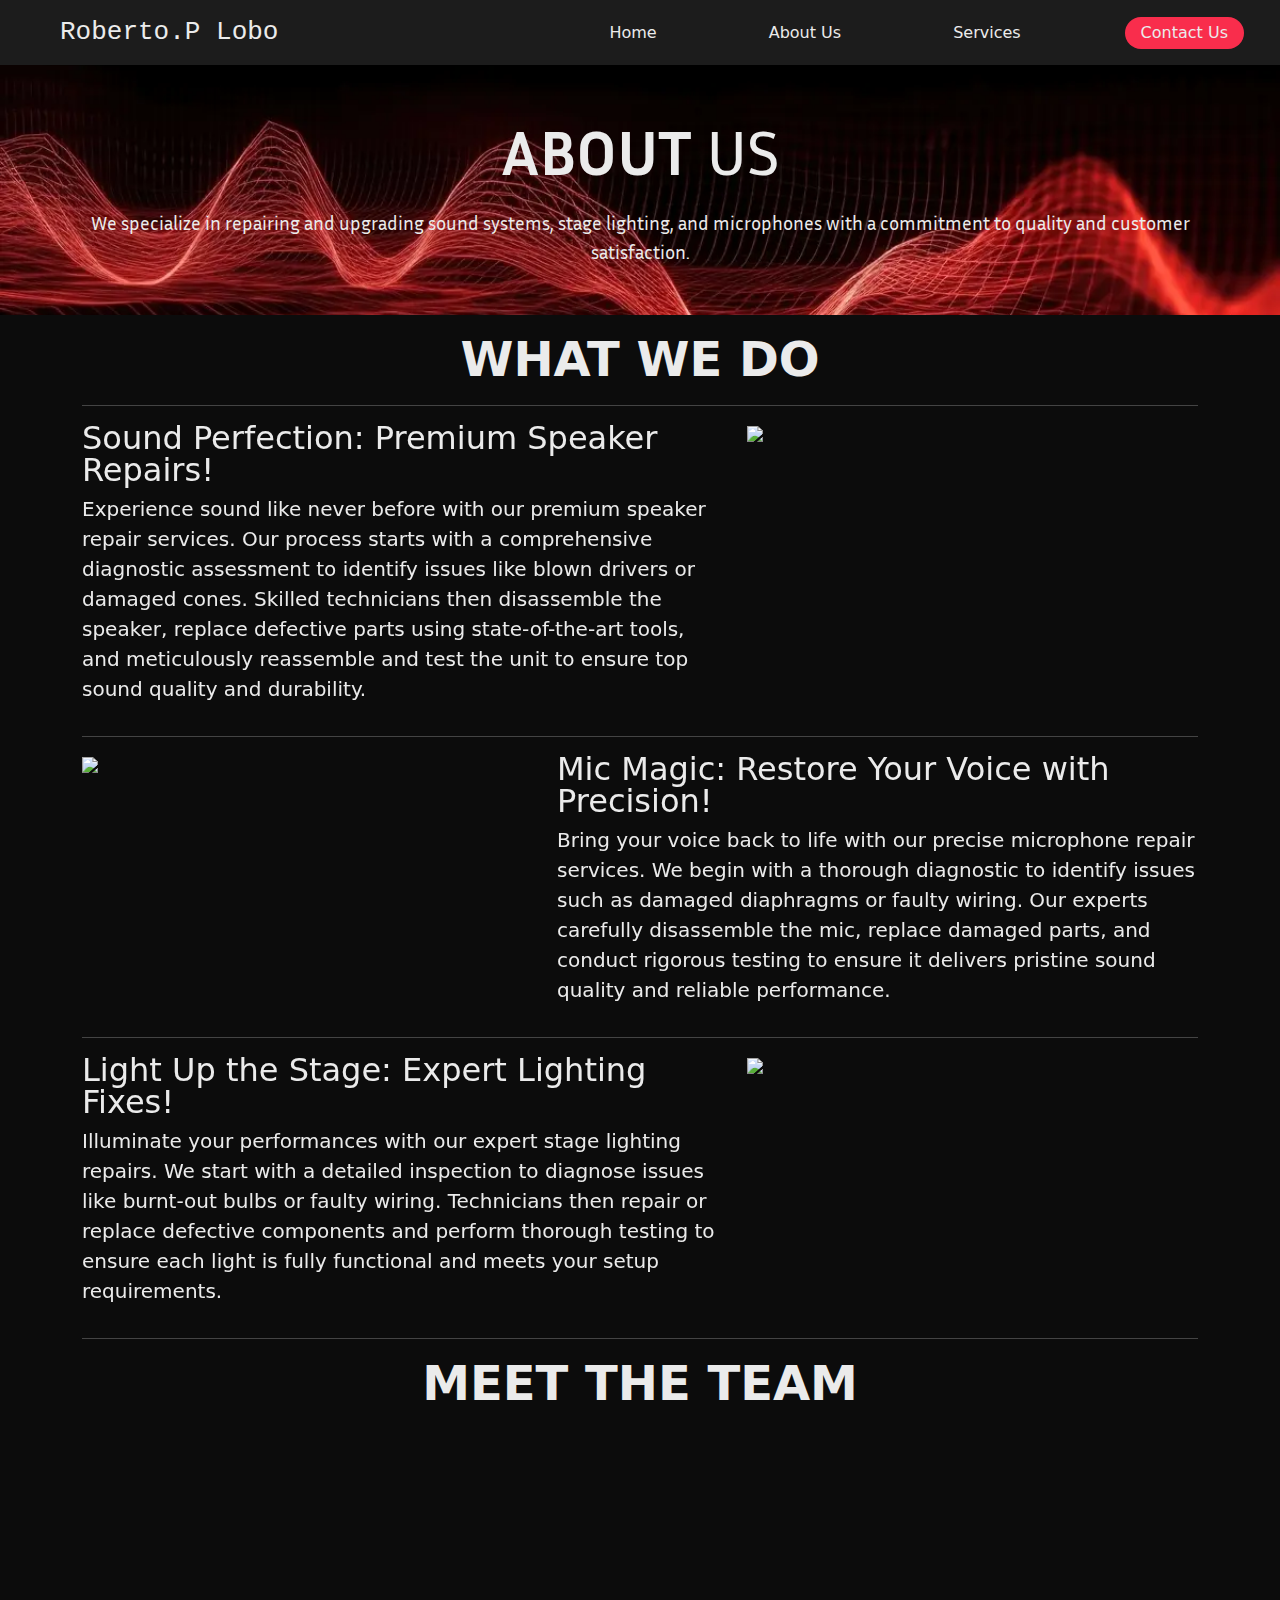
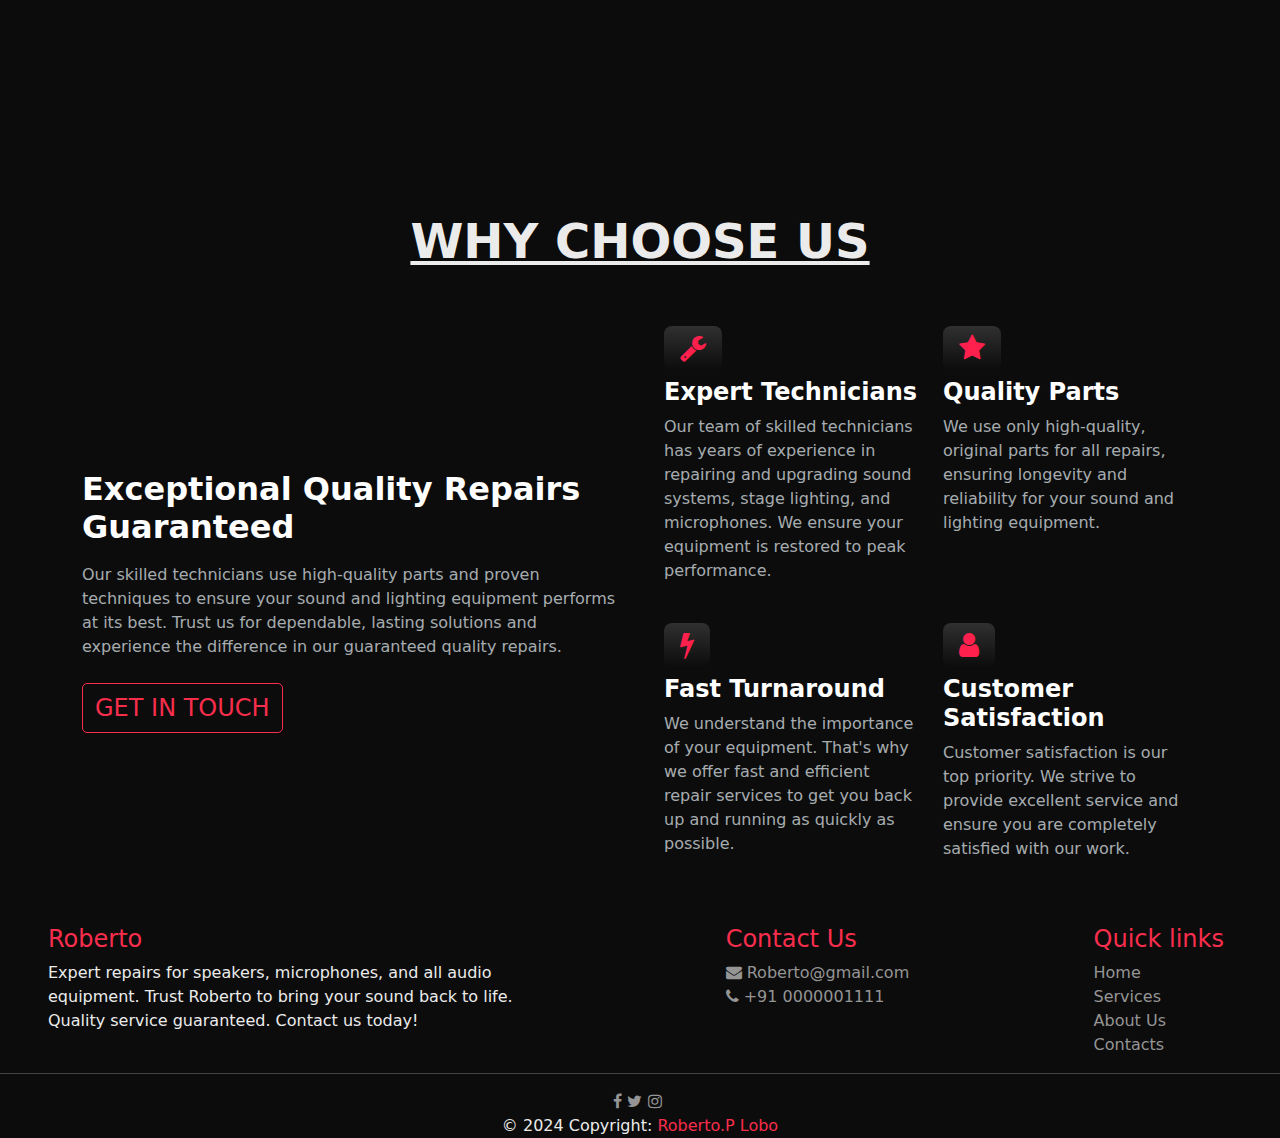
==== commit f6000462: "add animations 1" ====
--- a/about.html
+++ b/about.html
@@ -23,9 +23,11 @@
       href="https://fonts.googleapis.com/css2?family=Inria+Sans:ital,wght@0,300;0,400;0,700;1,300;1,400;1,700&family=Inter:wght@100..900&display=swap"
       rel="stylesheet"
     />
-
+    <script src="/js/about.js"></script>
     <link rel="stylesheet" href="/css/about.css" />
+    <link rel="stylesheet" href="/css/index.css" />
   </head>
+
   <body data-bs-theme="dark">
     <nav class="navbar navbar-expand-lg bg-dark text-white">
       <div class="container-fluid">
@@ -44,13 +46,13 @@
         <div class="collapse navbar-collapse" id="navbarSupportedContent">
           <ul class="navbar-nav mb-2 mb-lg-0 ms-auto">
             <li class="nav-item mx-lg-5">
-              <a class="nav-link" aria-current="page" href="/">Home</a>
+              <a class="nav-link" aria-current="page" href="#">Home</a>
             </li>
             <li class="nav-item mx-lg-5">
               <a class="nav-link" href="/about.html">About Us</a>
             </li>
             <li class="nav-item mx-lg-5">
-              <a class="nav-link" href="./services.html">Services</a>
+              <a class="nav-link" href="#">Services</a>
             </li>
             <hr />
             <li class="nav-item me-4 ms-lg-5 my-auto">
@@ -81,9 +83,148 @@
       </div>
     </div>
 
-    <div class="choose-us my-4">
-      <p>WHY CHOOSE US</p>
+    <div class="container marketing">
+      <h1 class="display-5 fw-bold mt-3 text-center">WHAT WE DO</h1>
+      <hr class="featurette-divider" />
+      <div class="row featurette hidden show">
+        <div class="col-md-7">
+          <h2 class="featurette-heading fw-normal lh-1">
+            Sound Perfection: Premium Speaker Repairs!
+          </h2>
+          <p class="lead">
+            Experience sound like never before with our premium speaker repair
+            services. Our process starts with a comprehensive diagnostic
+            assessment to identify issues like blown drivers or damaged cones.
+            Skilled technicians then disassemble the speaker, replace defective
+            parts using state-of-the-art tools, and meticulously reassemble and
+            test the unit to ensure top sound quality and durability.
+          </p>
+        </div>
+        <div class="col-md-5">
+          <img
+            src="./img/StageSpeakers.jpg"
+            class="bd-placeholder-img bd-placeholder-img-lg featurette-image img-fluid mx-auto"
+            preserveAspectRatio="xMidYMid slice"
+            focusable="false"
+          />
+        </div>
+      </div>
+
+      <hr class="featurette-divider" />
+
+      <div class="row featurette hidden show">
+        <div class="col-md-7 order-md-2">
+          <h2 class="featurette-heading fw-normal lh-1">
+            Mic Magic: Restore Your Voice with Precision!
+          </h2>
+          <p class="lead">
+            Bring your voice back to life with our precise microphone repair
+            services. We begin with a thorough diagnostic to identify issues
+            such as damaged diaphragms or faulty wiring. Our experts carefully
+            disassemble the mic, replace damaged parts, and conduct rigorous
+            testing to ensure it delivers pristine sound quality and reliable
+            performance.
+          </p>
+        </div>
+        <div class="col-md-5 order-md-1">
+          <img
+            src="./img/Microphone.jpeg"
+            class="bd-placeholder-img bd-placeholder-img-lg featurette-image img-fluid mx-auto"
+            preserveAspectRatio="xMidYMid slice"
+            focusable="false"
+          />
+        </div>
+      </div>
+
+      <hr class="featurette-divider" />
+
+      <div class="row featurette hidden show">
+        <div class="col-md-7">
+          <h2 class="featurette-heading fw-normal lh-1">
+            Light Up the Stage: Expert Lighting Fixes!
+          </h2>
+          <p class="lead">
+            Illuminate your performances with our expert stage lighting repairs.
+            We start with a detailed inspection to diagnose issues like
+            burnt-out bulbs or faulty wiring. Technicians then repair or replace
+            defective components and perform thorough testing to ensure each
+            light is fully functional and meets your setup requirements.
+          </p>
+        </div>
+        <div class="col-md-5">
+          <img
+            src="./img/stageLights.jpeg"
+            class="bd-placeholder-img bd-placeholder-img-lg featurette-image img-fluid mx-auto"
+            style="width: 500; height: 500"
+            preserveAspectRatio="xMidYMid slice"
+            focusable="false"
+          />
+        </div>
+      </div>
+
+      <hr class="featurette-divider" />
+      <h1 class="display-5 fw-bold mt-3 text-center">MEET THE TEAM</h1>
+      <!-- Three columns of text below the carousel -->
+      <div class="row">
+        <div class="col-lg-4 fade-in-section">
+          <img
+            src="./img/usericon.png"
+            class="bd-placeholder-img rounded-circle"
+            width="140"
+            height="140"
+            role="img"
+            preserveAspectRatio="xMidYMid slice"
+            focusable="false"
+          />
+          <h2 class="fw-normal">Member 1</h2>
+          <p>
+            Some representative placeholder content for the three columns of
+            text below the carousel. This is the first column.
+          </p>
+          <p><a class="btn btn-secondary" href="#">View details »</a></p>
+        </div>
+        <!-- /.col-lg-4 -->
+        <div class="col-lg-4 fade-in-section">
+          <img
+            src="./img/usericon.png"
+            class="bd-placeholder-img rounded-circle"
+            width="140"
+            height="140"
+            role="img"
+            preserveAspectRatio="xMidYMid slice"
+            focusable="false"
+          />
+          <h2 class="fw-normal">Member 2</h2>
+          <p>
+            Another exciting bit of representative placeholder content. This
+            time, we've moved on to the second column.
+          </p>
+          <p><a class="btn btn-secondary" href="#">View details »</a></p>
+        </div>
+        <!-- /.col-lg-4 -->
+        <div class="col-lg-4 fade-in-section">
+          <img
+            src="./img/usericon.png"
+            class="bd-placeholder-img rounded-circle"
+            width="140"
+            height="140"
+            role="img"
+            preserveAspectRatio="xMidYMid slice"
+            focusable="false"
+          />
+          <h2 class="fw-normal">Member 3</h2>
+          <p>
+            And lastly this, the third column of representative placeholder
+            content.
+          </p>
+          <p><a class="btn btn-secondary" href="#">View details »</a></p>
+        </div>
+      </div>
     </div>
+
+    <h1 class="display-5 fw-bold mt-3 text-center text-decoration-underline">
+      WHY CHOOSE US
+    </h1>
 
     <div class="container">
       <div class="row row-cols-1 row-cols-md-2 align-items-md-center g-5 py-5">
@@ -107,10 +248,12 @@
                 <div
                   class="d-flex align-items-center bg-gradient fs-3 rounded-3"
                 >
-                  <i style="color: #FF204E;" class="m-2 mx-3 fa fa-wrench"></i>
+                  <i style="color: #ff204e" class="m-2 mx-3 fa fa-wrench"></i>
                 </div>
               </div>
-              <h4 class="fw-semibold mb-0 text-body-emphasis">Expert Technicians</h4>
+              <h4 class="fw-semibold mb-0 text-body-emphasis">
+                Expert Technicians
+              </h4>
               <p class="text-body-secondary">
                 Our team of skilled technicians has years of experience in
                 repairing and upgrading sound systems, stage lighting, and
@@ -124,7 +267,11 @@
                 <div
                   class="d-flex align-items-center bg-gradient fs-3 rounded-3"
                 >
-                  <i style="color: #FF204E;" class="m-2 mx-3 fa fa-star" aria-hidden="true"></i>
+                  <i
+                    style="color: #ff204e"
+                    class="m-2 mx-3 fa fa-star"
+                    aria-hidden="true"
+                  ></i>
                 </div>
               </div>
               <h4 class="fw-semibold mb-0 text-body-emphasis">Quality Parts</h4>
@@ -137,13 +284,19 @@
 
             <div class="col d-flex flex-column gap-2">
               <div class="d-flex align-items-center">
-                <div 
+                <div
                   class="d-flex align-items-center bg-gradient fs-3 rounded-3"
                 >
-                  <i style="color: #FF204E;" class="m-2 mx-3 fa fa-bolt" aria-hidden="true"></i>
+                  <i
+                    style="color: #ff204e"
+                    class="m-2 mx-3 fa fa-bolt"
+                    aria-hidden="true"
+                  ></i>
                 </div>
               </div>
-              <h4 class="fw-semibold mb-0 text-body-emphasis">Fast Turnaround</h4>
+              <h4 class="fw-semibold mb-0 text-body-emphasis">
+                Fast Turnaround
+              </h4>
               <p class="text-body-secondary">
                 We understand the importance of your equipment. That's why we
                 offer fast and efficient repair services to get you back up and
@@ -156,10 +309,16 @@
                 <div
                   class="d-flex align-items-center bg-gradient fs-3 rounded-3"
                 >
-                  <i style="color: #FF204E;" class="m-2 mx-3 fa fa-user" aria-hidden="true"></i>
+                  <i
+                    style="color: #ff204e"
+                    class="m-2 mx-3 fa fa-user"
+                    aria-hidden="true"
+                  ></i>
                 </div>
               </div>
-              <h4 class=" fw-semibold mb-0 text-body-emphasis">Customer Satisfaction</h4>
+              <h4 class="fw-semibold mb-0 text-body-emphasis">
+                Customer Satisfaction
+              </h4>
               <p class="text-body-secondary">
                 Customer satisfaction is our top priority. We strive to provide
                 excellent service and ensure you are completely satisfied with
@@ -171,10 +330,53 @@
       </div>
     </div>
 
+    <footer id="footer" class="">
+      <div class="mx-lg-5 mx-3 d-flex flex-wrap justify-content-between">
+        <div class="me-2 col-lg-5">
+          <p class="h4 text-red">Roberto</p>
+          <p>
+            Expert repairs for speakers, microphones, and all audio equipment.
+            Trust Roberto to bring your sound back to life. Quality service
+            guaranteed. Contact us today!
+          </p>
+        </div>
+        <div class="me-2">
+          <p class="h4 text-red">Contact Us</p>
+          <a href="mailto:info@yourshop.com">
+            <span class="fa fa-envelope"></span>
+            Roberto@gmail.com
+          </a>
+          <a href="tel:+91 00000111111" class="d-block">
+            <span class="fa fa-phone"></span>
+            +91 0000001111
+          </a>
+        </div>
+        <div class="me-2">
+          <p class="h4 text-red">Quick links</p>
+          <a class="d-block" href="#">Home</a>
+          <a class="d-block" href="#">Services</a>
+          <a class="d-block" href="#">About Us</a>
+          <a class="d-block" href="#">Contacts</a>
+        </div>
+      </div>
+      <hr />
+      <div class="social-media text-center">
+        <a href="https://facebook.com"><i class="fa fa-facebook-f"></i></a>
+        <a href="https://twitter.com"><i class="fa fa-twitter"></i></a>
+        <a href="https://instagram.com"><i class="fa fa-instagram"></i></a>
+        <a href="https://linkedin.com"><i class="fa fa-linkedin-in"></i></a>
+      </div>
+      <div class="footer-copyright text-center col-12">
+        © 2024 Copyright:
+        <a href="/"><span class="text-red"> Roberto.P Lobo </span> </a>
+      </div>
+    </footer>
+
     <script
       src="https://cdn.jsdelivr.net/npm/bootstrap@5.3.3/dist/js/bootstrap.bundle.min.js"
       integrity="sha384-YvpcrYf0tY3lHB60NNkmXc5s9fDVZLESaAA55NDzOxhy9GkcIdslK1eN7N6jIeHz"
       crossorigin="anonymous"
     ></script>
+
   </body>
 </html>
--- a/css/about.css
+++ b/css/about.css
@@ -3,7 +3,7 @@
   justify-content: center;
   width: 100%;
   height: 250px;
-  background-image: url("/img/aboutHeroBG.jpg");
+  background-image: url("/img/aboutHeroBG.webp");
   background-size: cover;
   background-position: center;
 }
@@ -70,6 +70,16 @@
   background-size: cover;
 }
 
+.marketing .col-lg-4 {
+  margin-bottom: 1.5rem;
+  text-align: center;
+}
+/* rtl:begin:ignore */
+.marketing .col-lg-4 p {
+  margin-right: .75rem;
+  margin-left: .75rem;
+}
+
 @media (max-width: 768px) {
   .about-hero {
     height: 150px;
@@ -112,3 +122,32 @@
     padding: 0 5px;
   }
 }
+
+.fade-in-section {
+  opacity: 0; /* Start with transparency */
+  transition: opacity 1s ease; /* Smooth transition over 1 second */
+}
+
+.fade-in-section.visible {
+  opacity: 1; /* Show when 'visible' class is added */
+}
+
+.hidden {
+  opacity: 0;
+  transform: translateX(-100%); /* Start off-screen to the left */
+}
+
+.slide-in {
+  animation: slideInFromLeft 1s ease-out forwards;
+}
+
+@keyframes slideInFromLeft {
+  0% {
+    transform: translateX(-100%);
+    opacity: 0;
+  }
+  100% {
+    transform: translateX(0);
+    opacity: 1;
+  }
+}--- a/css/index.css
+++ b/css/index.css
@@ -0,0 +1,214 @@
+:root{
+    --bg-color:rgb(12, 12, 12);
+    --text-color:rgb(235, 235, 235);
+    --sec-text:rgb(149, 149, 149);
+    --bg-red:rgb(249, 45, 76);
+}
+
+.bg-white{
+ background-color: var(--text-color);
+ color: var(--bg-color);
+}
+
+a{
+    text-decoration: none;
+}
+
+.text-red{
+    color: var(--bg-red);
+}
+
+body {
+  background-color: var(--bg-color);
+  color: var(--text-color);
+}
+
+.bg-dark{
+    background-color: rgb(28, 28, 28) !important;
+}
+
+.navbar-brand,
+.nav-link {
+  color: var(--text-color);
+}
+
+.navbar-brand {
+  font-family: monospace;
+  font-size: xx-large;
+}
+
+.navbar-toggler {
+  color: var(--text-color);
+  box-shadow: none;
+  border: 1px solid var(--text-color);
+}
+
+nav ul {
+  padding-left: 0;
+}
+
+.title {
+  font-size: 3.8vmax;
+}
+.content {
+  text-align: justify;
+}
+
+.container .content{
+    font-size: larger;
+}
+
+.container .content{
+    font-size: larger;
+}
+
+.cta-btn {
+  border-radius: 20px;
+  background-color: var(--bg-red);
+  border: none;
+  color: var(--text-color);
+  transition: 0.5s;
+  text-align: center;
+}
+
+.cta-btn:hover {
+  background-color: rgb(197, 30, 55);
+}
+
+#hero img {
+  width: 100%;
+  width: 100%;
+}
+
+.hcard {
+  border-radius: 20px;
+  overflow: hidden;
+  /* background-color: aqua; */
+}
+
+.card-container {
+  /* box-sizing: border-box; */
+  width: 100%;
+}
+
+.hcard img {
+  width: 100%;
+  height: 250px;
+  object-fit: cover;
+}
+
+.hcard-title {
+  color: var(--text-color);
+  font-weight: bold;
+}
+.hcard-content {
+  color: var(--sec-text);
+  text-align: justify;
+}
+
+.hidden {
+  opacity: 0;
+  transition: 0.5s;
+  filter: blur(30);
+  transform: translate(-100%);
+}
+
+.show {
+  opacity: 1;
+  filter: blur(0);
+  transform: translate(0);
+}
+
+.row .hidden:nth-child(2) {
+  transition-delay: 200ms;
+}
+
+.row .hidden:nth-child(3) {
+  transition-delay: 300ms;
+}
+
+#carouselExampleAutoplaying div div img {
+  height: 300px;
+  object-fit: contain;
+}
+
+.get-in-touch {
+  height: 200px;
+  width: 100%;
+  background-image: url("/img/speaker.png");
+  background-size: cover;
+}
+.banner {
+  width: 350px;
+  font-size: 2rem;
+}
+
+p.hidden {
+  opacity: 0;
+  transform: translateY(-100px);
+  transition-delay: 0.5s;
+}
+
+p.show {
+  opacity: 1;
+  transform: translate(0);
+}
+
+img.hidden {
+  opacity: 0;
+  transform: translateX(100%);
+  transition: 0.5s;
+}
+
+img.show {
+  opacity: 1;
+  transform: translate(0);
+}
+
+.touch-btn {
+  height: 50px;
+  border-radius: 5px;
+  background-color: transparent;
+  border-color: var(--bg-red);
+  font-weight: 500;
+  font-size: 1.5rem;
+  color: var(--bg-red);
+}
+
+#footer a{
+  color: var(--sec-text);
+}
+
+#footer a:hover {
+  color: var(--bg-red);
+}
+
+@media (max-width: 991px) {
+  #hero div {
+    text-align: center;
+  }
+}
+
+@media (max-width: 576px) {
+  #footer {
+    background-color: #2d2d2d;
+    padding: 40px 0;
+    color: #767676;
+    position: relative;
+    margin-top: 300px;
+    text-align: justify;
+  }
+
+
+  .social-media a,
+  .social-media {
+    color: rgb(138, 138, 138);
+    margin-bottom: 20px;
+    font-size: 24px;
+    word-spacing: 3ch;
+  }
+
+  .social-media a:hover {
+    color: var(--bg-red);
+  }
+}
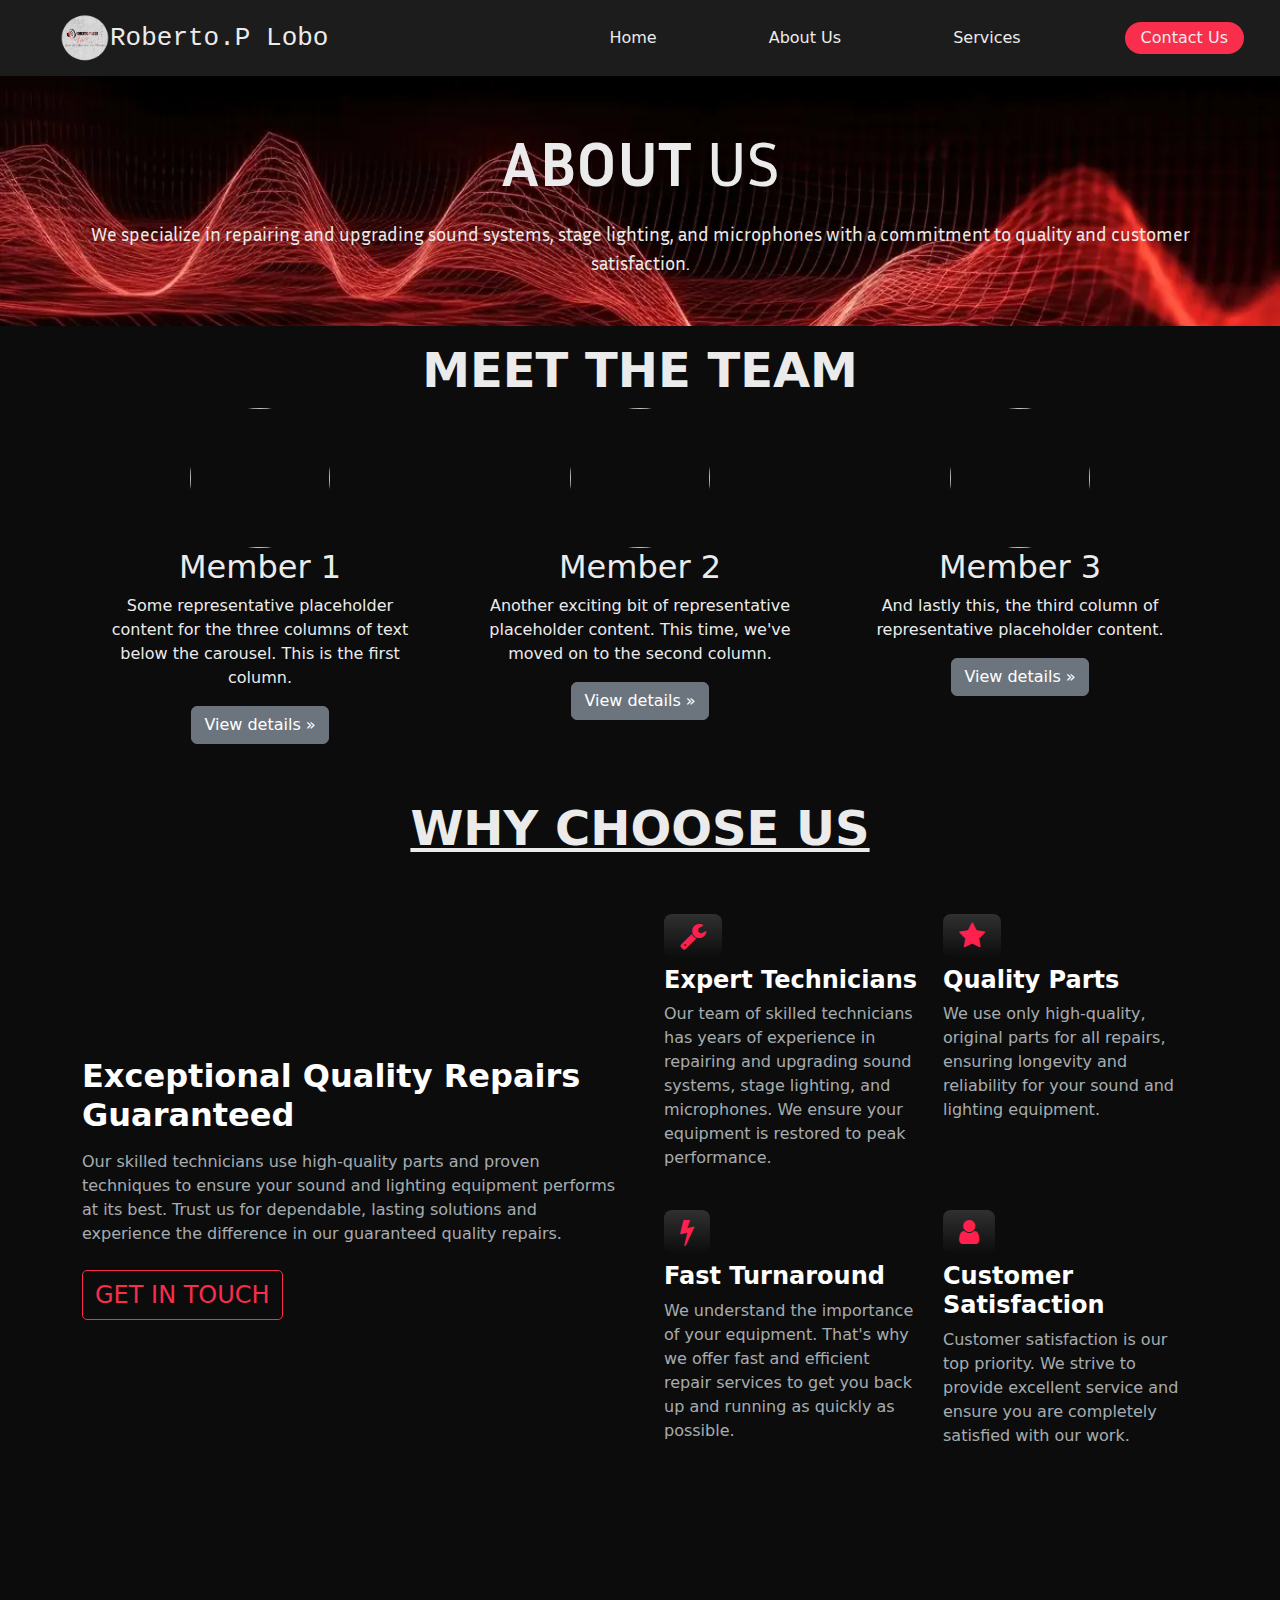
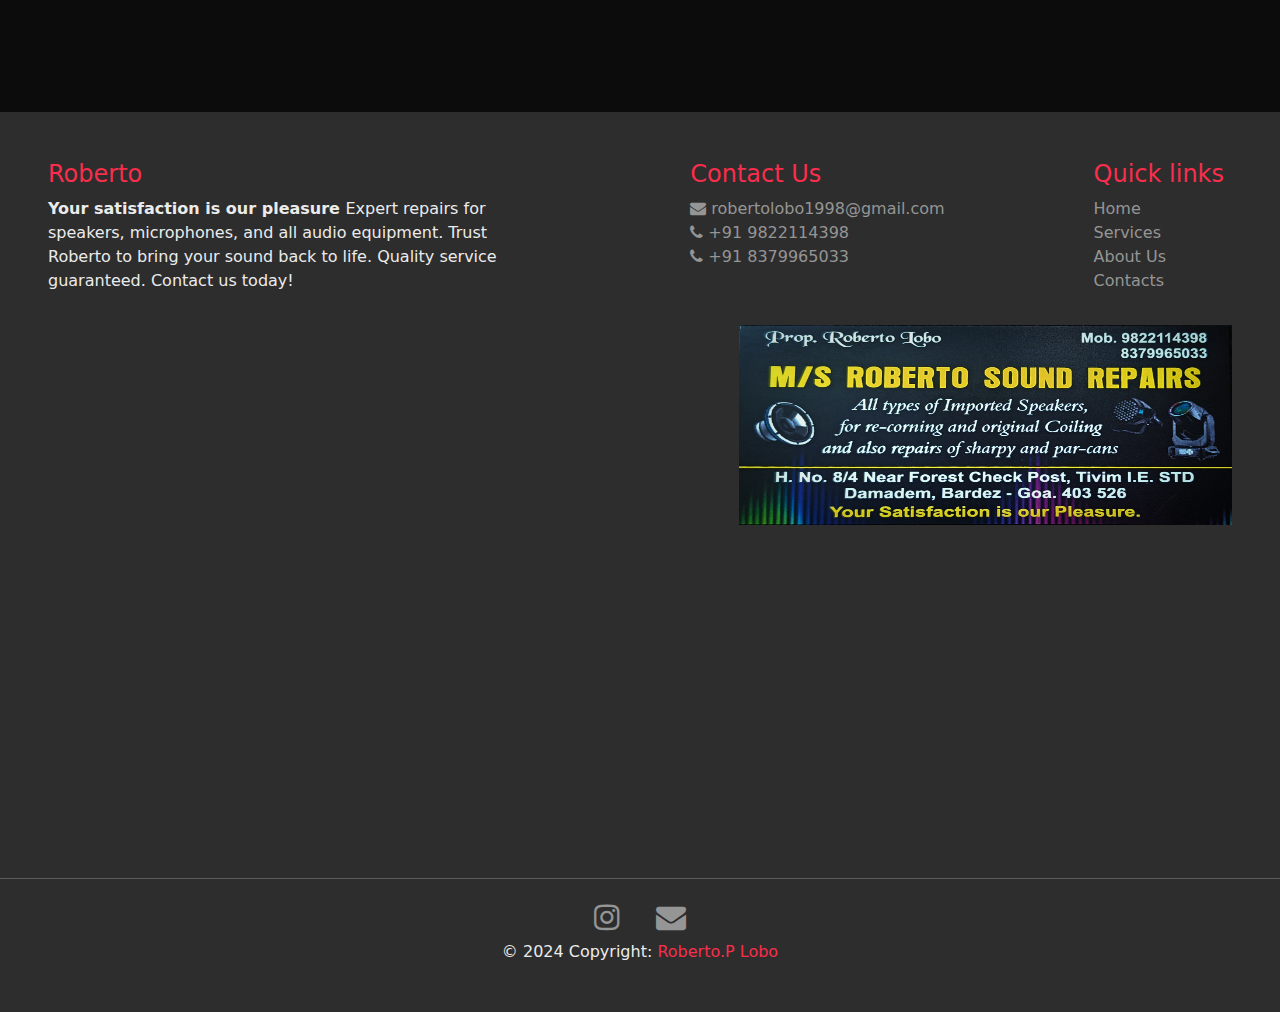
==== commit ff8a2739: "added logo buz-card new hero img" ====
--- a/about.html
+++ b/about.html
@@ -31,7 +31,15 @@
   <body data-bs-theme="dark">
     <nav class="navbar navbar-expand-lg bg-dark text-white">
       <div class="container-fluid">
-        <a class="navbar-brand ms-lg-5" href="#">Roberto.P Lobo</a>
+        <a class="navbar-brand ms-lg-5" href="/">
+          <img
+            src="img/logo.png"
+            width="50"
+            height="50"
+            class="d-inline-block"
+            alt="logo"
+          />Roberto.P Lobo</a
+        >
         <button
           class="navbar-toggler"
           type="button"
@@ -46,13 +54,13 @@
         <div class="collapse navbar-collapse" id="navbarSupportedContent">
           <ul class="navbar-nav mb-2 mb-lg-0 ms-auto">
             <li class="nav-item mx-lg-5">
-              <a class="nav-link" aria-current="page" href="#">Home</a>
+              <a class="nav-link" aria-current="page" href="/">Home</a>
             </li>
             <li class="nav-item mx-lg-5">
               <a class="nav-link" href="/about.html">About Us</a>
             </li>
             <li class="nav-item mx-lg-5">
-              <a class="nav-link" href="#">Services</a>
+              <a class="nav-link" href="./services.html">Services</a>
             </li>
             <hr />
             <li class="nav-item me-4 ms-lg-5 my-auto">
@@ -67,12 +75,9 @@
       </div>
     </nav>
 
-    <div class="about-hero">
+    <div class="about-hero hidden-flicker">
       <div class="text-content">
         <p><span>ABOUT</span> US</p>
-        <!-- <button type="button" class="about-touch-btn btn">
-            GET IN TOUCH
-          </button> -->
         <div class="brief">
           <p>
             We specialize in repairing and upgrading sound systems, stage
@@ -84,7 +89,9 @@
     </div>
 
     <div class="container marketing">
-      <h1 class="display-5 fw-bold mt-3 text-center">WHAT WE DO</h1>
+      <!-- <h1 class="display-5 fw-bold mt-3 text-center hidden-flicker">
+        WHAT WE DO
+      </h1>
       <hr class="featurette-divider" />
       <div class="row featurette hidden show">
         <div class="col-md-7">
@@ -160,11 +167,12 @@
             focusable="false"
           />
         </div>
-      </div>
-
-      <hr class="featurette-divider" />
-      <h1 class="display-5 fw-bold mt-3 text-center">MEET THE TEAM</h1>
-      <!-- Three columns of text below the carousel -->
+      </div> -->
+
+      <!-- <hr class="featurette-divider" /> -->
+      <h1 class="display-5 fw-bold mt-3 text-center hidden-flicker">
+        MEET THE TEAM
+      </h1>
       <div class="row">
         <div class="col-lg-4 fade-in-section">
           <img
@@ -222,39 +230,43 @@
       </div>
     </div>
 
-    <h1 class="display-5 fw-bold mt-3 text-center text-decoration-underline">
+    <h1
+      class="display-5 fw-bold mt-3 text-center text-decoration-underline hidden-flicker"
+    >
       WHY CHOOSE US
     </h1>
 
     <div class="container">
       <div class="row row-cols-1 row-cols-md-2 align-items-md-center g-5 py-5">
         <div class="col d-flex flex-column align-items-start gap-2">
-          <h2 class="fw-bold text-body-emphasis">
+          <h2 class="fw-bold text-body-emphasis top-animate">
             Exceptional Quality Repairs Guaranteed
           </h2>
-          <p class="text-body-secondary">
+          <p class="text-body-secondary top-animate">
             Our skilled technicians use high-quality parts and proven techniques
             to ensure your sound and lighting equipment performs at its best.
             Trust us for dependable, lasting solutions and experience the
             difference in our guaranteed quality repairs.
           </p>
-          <button type="button" class="touch-btn btn">GET IN TOUCH</button>
-        </div>
-
-        <div class="col">
+          <button type="button" class="touch-btn btn top-animate">
+            GET IN TOUCH
+          </button>
+        </div>
+
+        <div class="col animate-columns">
           <div class="row row-cols-1 row-cols-sm-2 g-4">
             <div class="col d-flex flex-column gap-2">
-              <div class="d-flex align-items-center">
+              <div class="d-flex align-items-center column-animate">
                 <div
                   class="d-flex align-items-center bg-gradient fs-3 rounded-3"
                 >
                   <i style="color: #ff204e" class="m-2 mx-3 fa fa-wrench"></i>
                 </div>
               </div>
-              <h4 class="fw-semibold mb-0 text-body-emphasis">
+              <h4 class="fw-semibold mb-0 text-body-emphasis column-animate">
                 Expert Technicians
               </h4>
-              <p class="text-body-secondary">
+              <p class="text-body-secondary column-animate">
                 Our team of skilled technicians has years of experience in
                 repairing and upgrading sound systems, stage lighting, and
                 microphones. We ensure your equipment is restored to peak
@@ -262,8 +274,8 @@
               </p>
             </div>
 
-            <div class="d-flex flex-column gap-2">
-              <div class="d-flex align-items-center">
+            <div class="col d-flex flex-column gap-2">
+              <div class="d-flex align-items-center column-animate">
                 <div
                   class="d-flex align-items-center bg-gradient fs-3 rounded-3"
                 >
@@ -274,8 +286,10 @@
                   ></i>
                 </div>
               </div>
-              <h4 class="fw-semibold mb-0 text-body-emphasis">Quality Parts</h4>
-              <p class="text-body-secondary">
+              <h4 class="fw-semibold mb-0 text-body-emphasis column-animate">
+                Quality Parts
+              </h4>
+              <p class="text-body-secondary column-animate">
                 We use only high-quality, original parts for all repairs,
                 ensuring longevity and reliability for your sound and lighting
                 equipment.
@@ -283,7 +297,7 @@
             </div>
 
             <div class="col d-flex flex-column gap-2">
-              <div class="d-flex align-items-center">
+              <div class="d-flex align-items-center column-animate">
                 <div
                   class="d-flex align-items-center bg-gradient fs-3 rounded-3"
                 >
@@ -294,10 +308,10 @@
                   ></i>
                 </div>
               </div>
-              <h4 class="fw-semibold mb-0 text-body-emphasis">
+              <h4 class="fw-semibold mb-0 text-body-emphasis column-animate">
                 Fast Turnaround
               </h4>
-              <p class="text-body-secondary">
+              <p class="text-body-secondary column-animate">
                 We understand the importance of your equipment. That's why we
                 offer fast and efficient repair services to get you back up and
                 running as quickly as possible.
@@ -305,7 +319,7 @@
             </div>
 
             <div class="col d-flex flex-column gap-2">
-              <div class="d-flex align-items-center">
+              <div class="d-flex align-items-center column-animate">
                 <div
                   class="d-flex align-items-center bg-gradient fs-3 rounded-3"
                 >
@@ -316,10 +330,10 @@
                   ></i>
                 </div>
               </div>
-              <h4 class="fw-semibold mb-0 text-body-emphasis">
+              <h4 class="fw-semibold mb-0 text-body-emphasis column-animate">
                 Customer Satisfaction
               </h4>
-              <p class="text-body-secondary">
+              <p class="text-body-secondary column-animate">
                 Customer satisfaction is our top priority. We strive to provide
                 excellent service and ensure you are completely satisfied with
                 our work.
@@ -330,53 +344,68 @@
       </div>
     </div>
 
-    <footer id="footer" class="">
-      <div class="mx-lg-5 mx-3 d-flex flex-wrap justify-content-between">
+    <footer id="footer" class="pb-5 vh-100 d-flex flex-column">
+      <div class="mx-lg-5 mx-3 d-flex flex-wrap justify-content-between pt-5">
         <div class="me-2 col-lg-5">
           <p class="h4 text-red">Roberto</p>
           <p>
+            <span class="fw-bold"> Your satisfaction is our pleasure </span>
             Expert repairs for speakers, microphones, and all audio equipment.
             Trust Roberto to bring your sound back to life. Quality service
             guaranteed. Contact us today!
-          </p>
-        </div>
+            <br />
+          </p>
+        </div>
+
         <div class="me-2">
           <p class="h4 text-red">Contact Us</p>
-          <a href="mailto:info@yourshop.com">
+          <a href="mailto:robertolobo1998@gmail.com">
             <span class="fa fa-envelope"></span>
-            Roberto@gmail.com
+            robertolobo1998@gmail.com
           </a>
-          <a href="tel:+91 00000111111" class="d-block">
+          <a href="tel:+91 9822114398" class="d-block">
             <span class="fa fa-phone"></span>
-            +91 0000001111
+            +91 9822114398
+          </a>
+          <a href="tel:+91 8379965033" class="d-block">
+            <span class="fa fa-phone"></span>
+            +91 8379965033
           </a>
         </div>
         <div class="me-2">
           <p class="h4 text-red">Quick links</p>
-          <a class="d-block" href="#">Home</a>
-          <a class="d-block" href="#">Services</a>
-          <a class="d-block" href="#">About Us</a>
-          <a class="d-block" href="#">Contacts</a>
-        </div>
-      </div>
-      <hr />
-      <div class="social-media text-center">
-        <a href="https://facebook.com"><i class="fa fa-facebook-f"></i></a>
-        <a href="https://twitter.com"><i class="fa fa-twitter"></i></a>
-        <a href="https://instagram.com"><i class="fa fa-instagram"></i></a>
-        <a href="https://linkedin.com"><i class="fa fa-linkedin-in"></i></a>
+          <a class="d-block" href="/">Home</a>
+          <a class="d-block" href="./services.html">Services</a>
+          <a class="d-block" href="./about.html">About Us</a>
+          <a class="d-block" href="./contact.html">Contacts</a>
+        </div>
+        <div class="ms-auto my-auto col-lg-5 col-12 mt-3 bg-dark">
+          <img
+            src="./img/buz-card.jpg"
+            width="100%"
+            height="200px"
+            alt="business-card"
+          />
+        </div>
+      </div>
+      <div class="social-media text-center mt-auto">
+        <hr />
+        <a href="https://www.instagram.com/roberto.plobo/" target="_blank"
+          ><i class="fa fa-instagram"></i
+        ></a>
+        <a href="mailto:robertolobo1998@gmail.com"
+          ><i class="fa fa-envelope"></i
+        ></a>
       </div>
       <div class="footer-copyright text-center col-12">
         © 2024 Copyright:
         <a href="/"><span class="text-red"> Roberto.P Lobo </span> </a>
       </div>
     </footer>
-
     <script
       src="https://cdn.jsdelivr.net/npm/bootstrap@5.3.3/dist/js/bootstrap.bundle.min.js"
       integrity="sha384-YvpcrYf0tY3lHB60NNkmXc5s9fDVZLESaAA55NDzOxhy9GkcIdslK1eN7N6jIeHz"
       crossorigin="anonymous"
     ></script>
-
   </body>
 </html>
--- a/css/index.css
+++ b/css/index.css
@@ -77,7 +77,10 @@
 
 #hero img {
   width: 100%;
-  width: 100%;
+  height: 700px;
+  /* object-fit: cover; */
+  object-position: 0 0;
+  opacity: 0.8;
 }
 
 .hcard {
@@ -93,7 +96,7 @@
 
 .hcard img {
   width: 100%;
-  height: 250px;
+  height: 300px;
   object-fit: cover;
 }
 
@@ -175,11 +178,26 @@
   color: var(--bg-red);
 }
 
+#footer{
+  background-color: #2d2d2d;
+  margin-top: 200px;
+}
+
 #footer a{
   color: var(--sec-text);
 }
 
-#footer a:hover {
+#footer .social-media a{
+  font-size: 30px;
+  padding-left: 15px;
+  padding-right: 15px;
+}
+
+#footer a:hover,
+a.nav-link:active,
+a.nav-link:focus,
+a.nav-link:hover,
+.navbar-brand:hover {
   color: var(--bg-red);
 }
 
@@ -187,9 +205,13 @@
   #hero div {
     text-align: center;
   }
-}
-
-@media (max-width: 576px) {
+
+  /* #hero img {
+    object-fit: fill;
+    object-position: 0 0;
+    height: 400px;
+  } */
+
   #footer {
     background-color: #2d2d2d;
     padding: 40px 0;
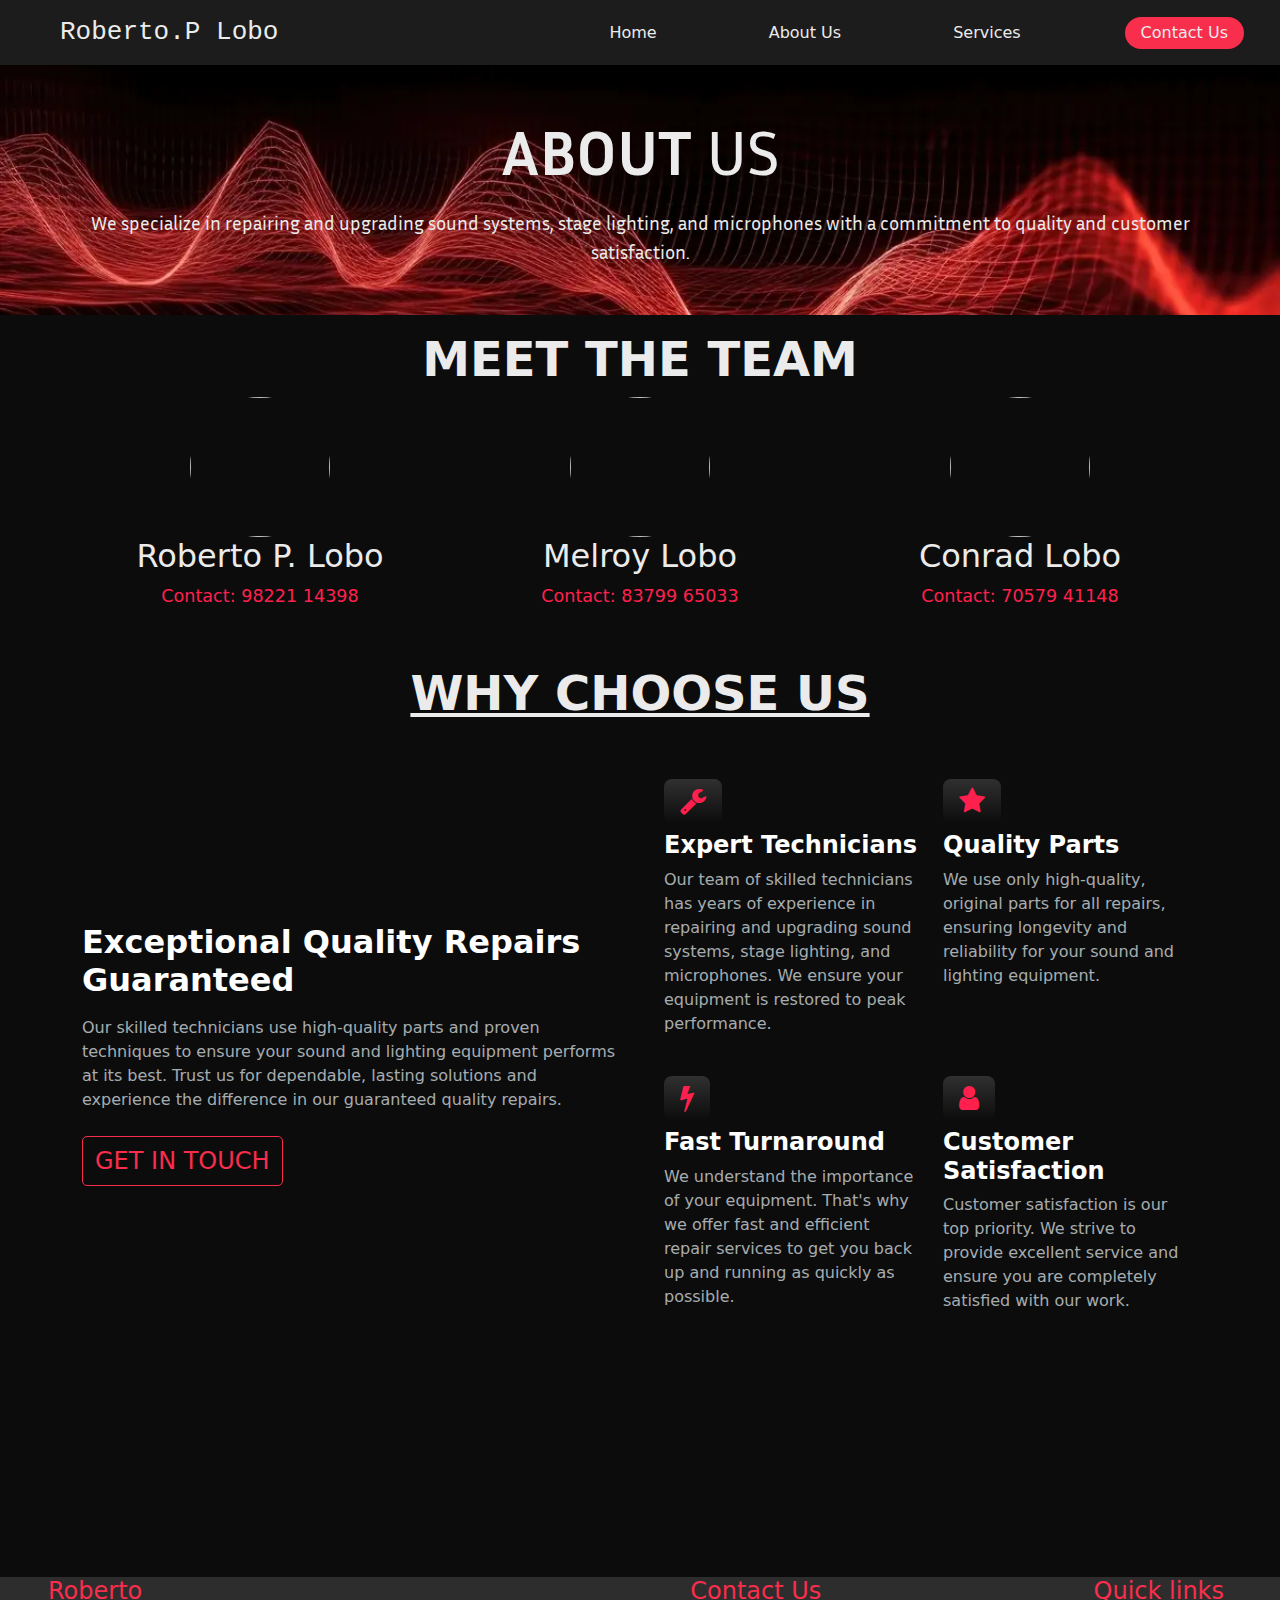
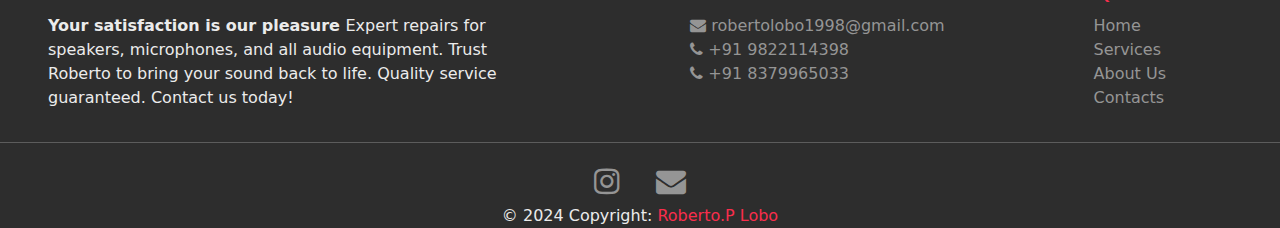
==== commit 3ea087af: "Chnange Contact Color" ====
--- a/about.html
+++ b/about.html
@@ -25,21 +25,13 @@
     />
     <script src="/js/about.js"></script>
     <link rel="stylesheet" href="/css/about.css" />
-    <link rel="stylesheet" href="/css/index.css" />
+    <link rel="stylesheet" href="/css/index.css">
   </head>
 
   <body data-bs-theme="dark">
     <nav class="navbar navbar-expand-lg bg-dark text-white">
       <div class="container-fluid">
-        <a class="navbar-brand ms-lg-5" href="/">
-          <img
-            src="img/logo.png"
-            width="50"
-            height="50"
-            class="d-inline-block"
-            alt="logo"
-          />Roberto.P Lobo</a
-        >
+        <a class="navbar-brand ms-lg-5" href="/">Roberto.P Lobo</a>
         <button
           class="navbar-toggler"
           type="button"
@@ -89,87 +81,6 @@
     </div>
 
     <div class="container marketing">
-      <!-- <h1 class="display-5 fw-bold mt-3 text-center hidden-flicker">
-        WHAT WE DO
-      </h1>
-      <hr class="featurette-divider" />
-      <div class="row featurette hidden show">
-        <div class="col-md-7">
-          <h2 class="featurette-heading fw-normal lh-1">
-            Sound Perfection: Premium Speaker Repairs!
-          </h2>
-          <p class="lead">
-            Experience sound like never before with our premium speaker repair
-            services. Our process starts with a comprehensive diagnostic
-            assessment to identify issues like blown drivers or damaged cones.
-            Skilled technicians then disassemble the speaker, replace defective
-            parts using state-of-the-art tools, and meticulously reassemble and
-            test the unit to ensure top sound quality and durability.
-          </p>
-        </div>
-        <div class="col-md-5">
-          <img
-            src="./img/StageSpeakers.jpg"
-            class="bd-placeholder-img bd-placeholder-img-lg featurette-image img-fluid mx-auto"
-            preserveAspectRatio="xMidYMid slice"
-            focusable="false"
-          />
-        </div>
-      </div>
-
-      <hr class="featurette-divider" />
-
-      <div class="row featurette hidden show">
-        <div class="col-md-7 order-md-2">
-          <h2 class="featurette-heading fw-normal lh-1">
-            Mic Magic: Restore Your Voice with Precision!
-          </h2>
-          <p class="lead">
-            Bring your voice back to life with our precise microphone repair
-            services. We begin with a thorough diagnostic to identify issues
-            such as damaged diaphragms or faulty wiring. Our experts carefully
-            disassemble the mic, replace damaged parts, and conduct rigorous
-            testing to ensure it delivers pristine sound quality and reliable
-            performance.
-          </p>
-        </div>
-        <div class="col-md-5 order-md-1">
-          <img
-            src="./img/Microphone.jpeg"
-            class="bd-placeholder-img bd-placeholder-img-lg featurette-image img-fluid mx-auto"
-            preserveAspectRatio="xMidYMid slice"
-            focusable="false"
-          />
-        </div>
-      </div>
-
-      <hr class="featurette-divider" />
-
-      <div class="row featurette hidden show">
-        <div class="col-md-7">
-          <h2 class="featurette-heading fw-normal lh-1">
-            Light Up the Stage: Expert Lighting Fixes!
-          </h2>
-          <p class="lead">
-            Illuminate your performances with our expert stage lighting repairs.
-            We start with a detailed inspection to diagnose issues like
-            burnt-out bulbs or faulty wiring. Technicians then repair or replace
-            defective components and perform thorough testing to ensure each
-            light is fully functional and meets your setup requirements.
-          </p>
-        </div>
-        <div class="col-md-5">
-          <img
-            src="./img/stageLights.jpeg"
-            class="bd-placeholder-img bd-placeholder-img-lg featurette-image img-fluid mx-auto"
-            style="width: 500; height: 500"
-            preserveAspectRatio="xMidYMid slice"
-            focusable="false"
-          />
-        </div>
-      </div> -->
-
-      <!-- <hr class="featurette-divider" /> -->
       <h1 class="display-5 fw-bold mt-3 text-center hidden-flicker">
         MEET THE TEAM
       </h1>
@@ -184,12 +95,10 @@
             preserveAspectRatio="xMidYMid slice"
             focusable="false"
           />
-          <h2 class="fw-normal">Member 1</h2>
-          <p>
-            Some representative placeholder content for the three columns of
-            text below the carousel. This is the first column.
-          </p>
-          <p><a class="btn btn-secondary" href="#">View details »</a></p>
+          <h2 class="fw-normal">Roberto P. Lobo</h2>
+          <p>
+            <a href="tel:+919822114398" style="color: #ff204e; font-size: 1.1em">Contact: 98221 14398</a>
+          </p>
         </div>
         <!-- /.col-lg-4 -->
         <div class="col-lg-4 fade-in-section">
@@ -202,12 +111,10 @@
             preserveAspectRatio="xMidYMid slice"
             focusable="false"
           />
-          <h2 class="fw-normal">Member 2</h2>
-          <p>
-            Another exciting bit of representative placeholder content. This
-            time, we've moved on to the second column.
-          </p>
-          <p><a class="btn btn-secondary" href="#">View details »</a></p>
+          <h2 class="fw-normal">Melroy Lobo</h2>
+          <p>
+            <a href="tel:+918379965033" style="color: #ff204e; font-size: 1.1em">Contact: 83799 65033</a>
+          </p>
         </div>
         <!-- /.col-lg-4 -->
         <div class="col-lg-4 fade-in-section">
@@ -220,12 +127,10 @@
             preserveAspectRatio="xMidYMid slice"
             focusable="false"
           />
-          <h2 class="fw-normal">Member 3</h2>
-          <p>
-            And lastly this, the third column of representative placeholder
-            content.
-          </p>
-          <p><a class="btn btn-secondary" href="#">View details »</a></p>
+          <h2 class="fw-normal">Conrad Lobo</h2>
+          <p>
+            <a href="+917057941148" style="color: #ff204e; font-size: 1.1em">Contact: 70579 41148</a>
+          </p>
         </div>
       </div>
     </div>
@@ -248,18 +153,14 @@
             Trust us for dependable, lasting solutions and experience the
             difference in our guaranteed quality repairs.
           </p>
-          <button type="button" class="touch-btn btn top-animate">
-            GET IN TOUCH
-          </button>
-        </div>
-
+          <button type="button" class="touch-btn btn top-animate">GET IN TOUCH</button>
+        </div>
+    
         <div class="col animate-columns">
           <div class="row row-cols-1 row-cols-sm-2 g-4">
             <div class="col d-flex flex-column gap-2">
               <div class="d-flex align-items-center column-animate">
-                <div
-                  class="d-flex align-items-center bg-gradient fs-3 rounded-3"
-                >
+                <div class="d-flex align-items-center bg-gradient fs-3 rounded-3">
                   <i style="color: #ff204e" class="m-2 mx-3 fa fa-wrench"></i>
                 </div>
               </div>
@@ -273,39 +174,25 @@
                 performance.
               </p>
             </div>
-
-            <div class="col d-flex flex-column gap-2">
-              <div class="d-flex align-items-center column-animate">
-                <div
-                  class="d-flex align-items-center bg-gradient fs-3 rounded-3"
-                >
-                  <i
-                    style="color: #ff204e"
-                    class="m-2 mx-3 fa fa-star"
-                    aria-hidden="true"
-                  ></i>
-                </div>
-              </div>
-              <h4 class="fw-semibold mb-0 text-body-emphasis column-animate">
-                Quality Parts
-              </h4>
+    
+            <div class="col d-flex flex-column gap-2">
+              <div class="d-flex align-items-center column-animate">
+                <div class="d-flex align-items-center bg-gradient fs-3 rounded-3">
+                  <i style="color: #ff204e" class="m-2 mx-3 fa fa-star" aria-hidden="true"></i>
+                </div>
+              </div>
+              <h4 class="fw-semibold mb-0 text-body-emphasis column-animate">Quality Parts</h4>
               <p class="text-body-secondary column-animate">
                 We use only high-quality, original parts for all repairs,
                 ensuring longevity and reliability for your sound and lighting
                 equipment.
               </p>
             </div>
-
-            <div class="col d-flex flex-column gap-2">
-              <div class="d-flex align-items-center column-animate">
-                <div
-                  class="d-flex align-items-center bg-gradient fs-3 rounded-3"
-                >
-                  <i
-                    style="color: #ff204e"
-                    class="m-2 mx-3 fa fa-bolt"
-                    aria-hidden="true"
-                  ></i>
+    
+            <div class="col d-flex flex-column gap-2">
+              <div class="d-flex align-items-center column-animate">
+                <div class="d-flex align-items-center bg-gradient fs-3 rounded-3">
+                  <i style="color: #ff204e" class="m-2 mx-3 fa fa-bolt" aria-hidden="true"></i>
                 </div>
               </div>
               <h4 class="fw-semibold mb-0 text-body-emphasis column-animate">
@@ -317,17 +204,11 @@
                 running as quickly as possible.
               </p>
             </div>
-
-            <div class="col d-flex flex-column gap-2">
-              <div class="d-flex align-items-center column-animate">
-                <div
-                  class="d-flex align-items-center bg-gradient fs-3 rounded-3"
-                >
-                  <i
-                    style="color: #ff204e"
-                    class="m-2 mx-3 fa fa-user"
-                    aria-hidden="true"
-                  ></i>
+    
+            <div class="col d-flex flex-column gap-2">
+              <div class="d-flex align-items-center column-animate">
+                <div class="d-flex align-items-center bg-gradient fs-3 rounded-3">
+                  <i style="color: #ff204e" class="m-2 mx-3 fa fa-user" aria-hidden="true"></i>
                 </div>
               </div>
               <h4 class="fw-semibold mb-0 text-body-emphasis column-animate">
@@ -343,9 +224,9 @@
         </div>
       </div>
     </div>
-
-    <footer id="footer" class="pb-5 vh-100 d-flex flex-column">
-      <div class="mx-lg-5 mx-3 d-flex flex-wrap justify-content-between pt-5">
+    
+    <footer id="footer" class="">
+      <div class="mx-lg-5 mx-3 d-flex flex-wrap justify-content-between">
         <div class="me-2 col-lg-5">
           <p class="h4 text-red">Roberto</p>
           <p>
@@ -379,14 +260,6 @@
           <a class="d-block" href="./about.html">About Us</a>
           <a class="d-block" href="./contact.html">Contacts</a>
         </div>
-        <div class="ms-auto my-auto col-lg-5 col-12 mt-3 bg-dark">
-          <img
-            src="./img/buz-card.jpg"
-            width="100%"
-            height="200px"
-            alt="business-card"
-          />
-        </div>
       </div>
       <div class="social-media text-center mt-auto">
         <hr />
